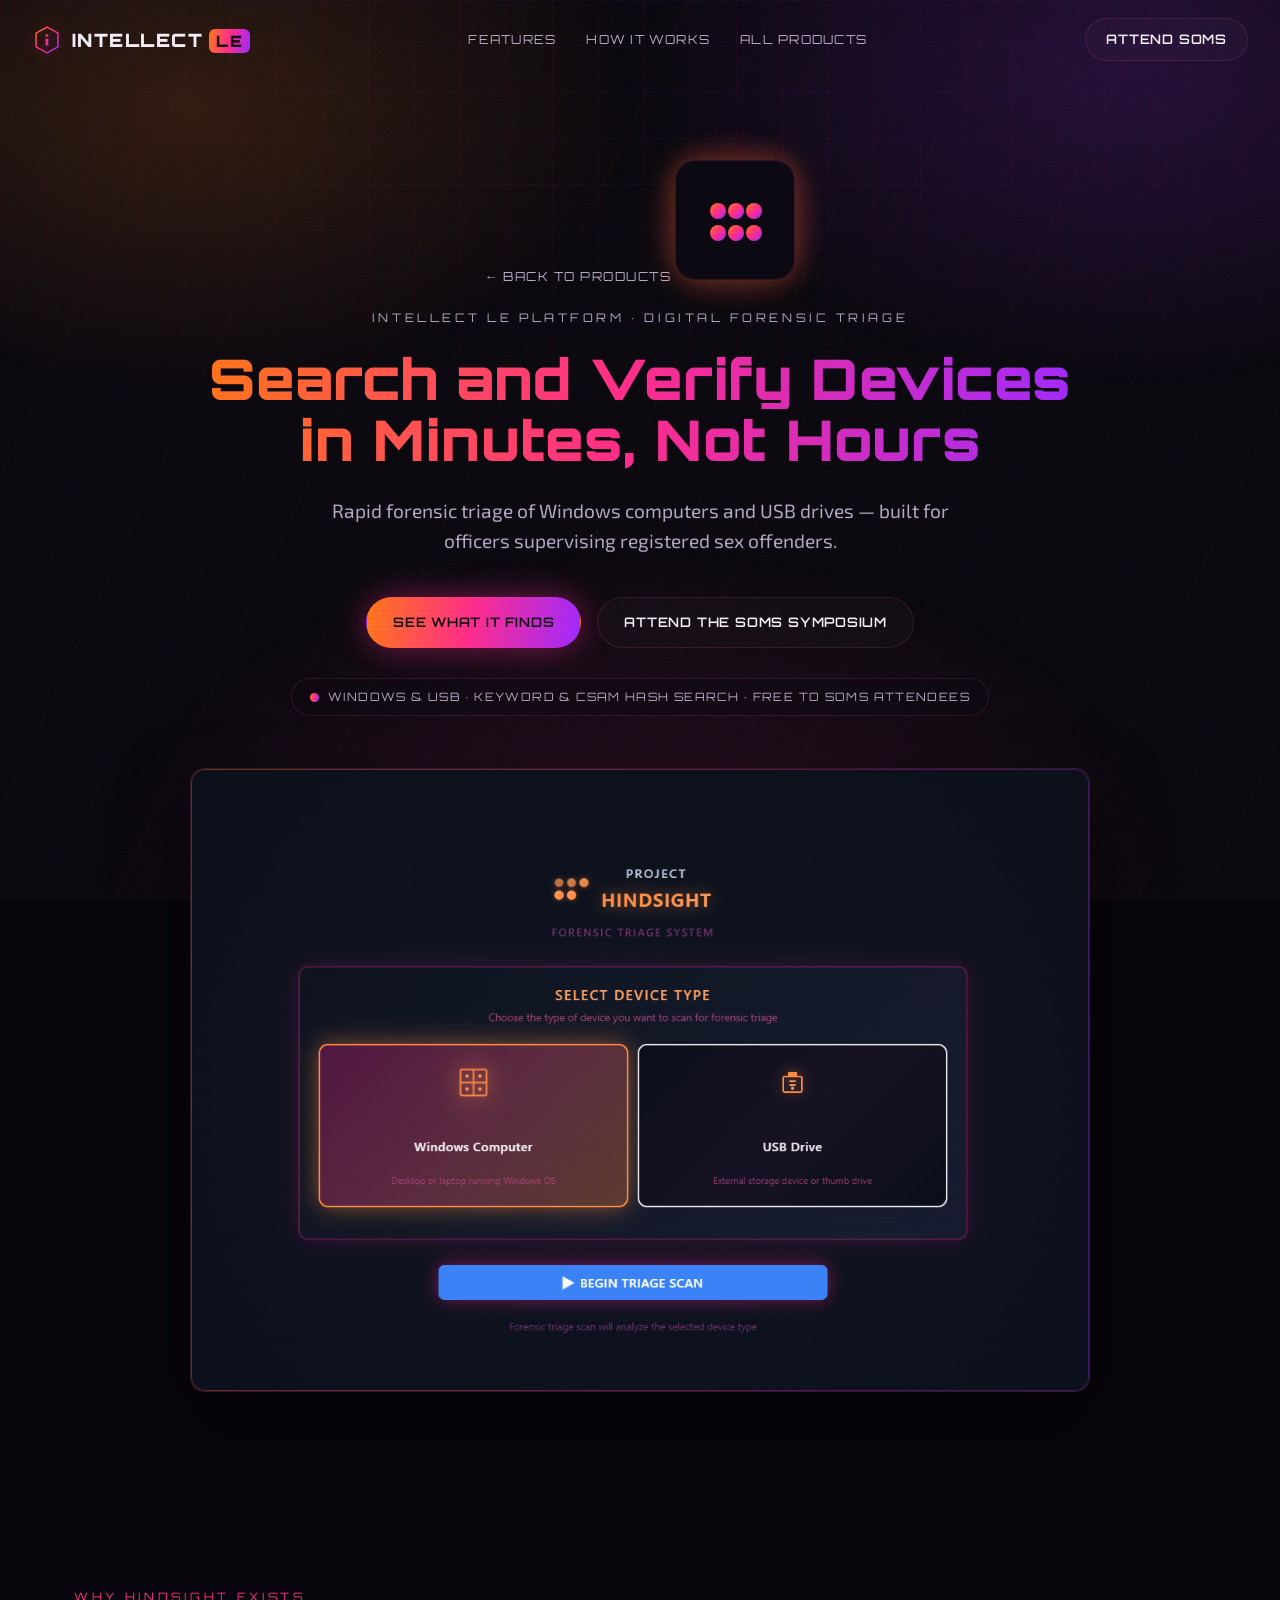
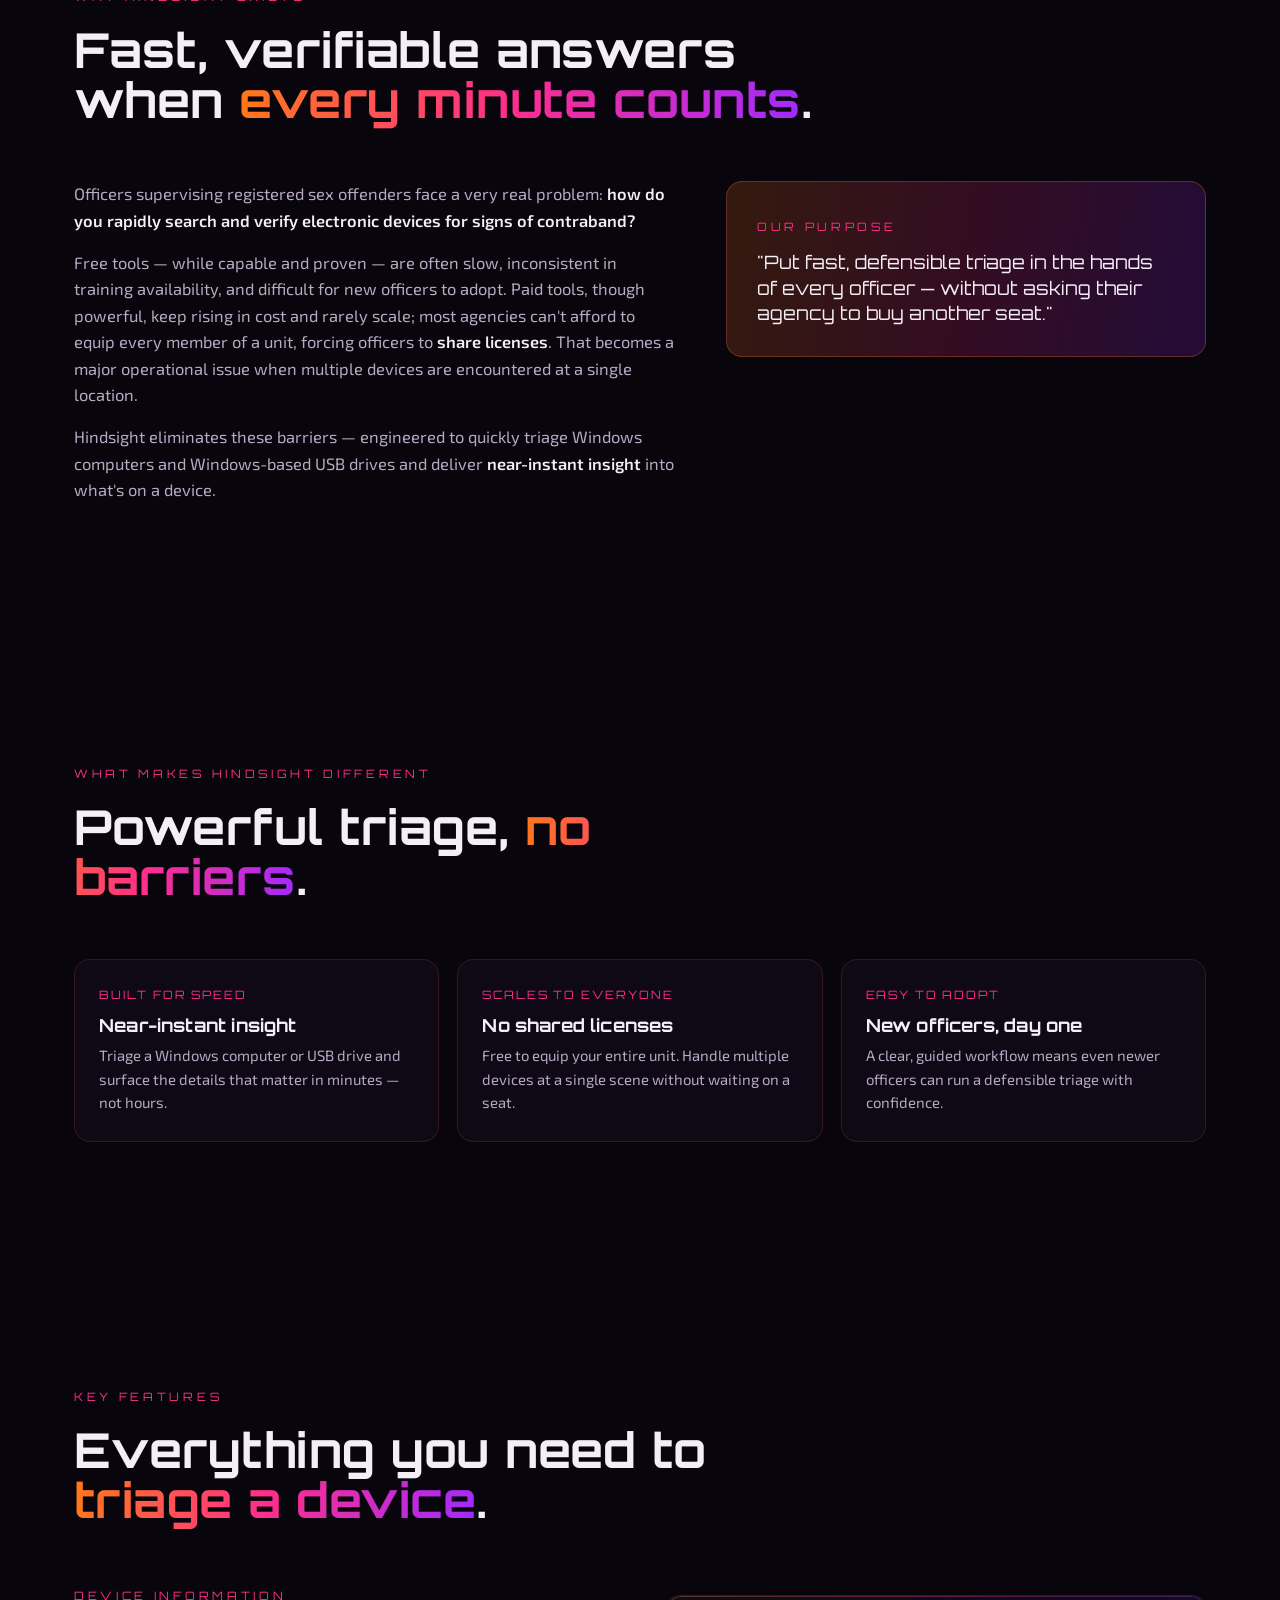
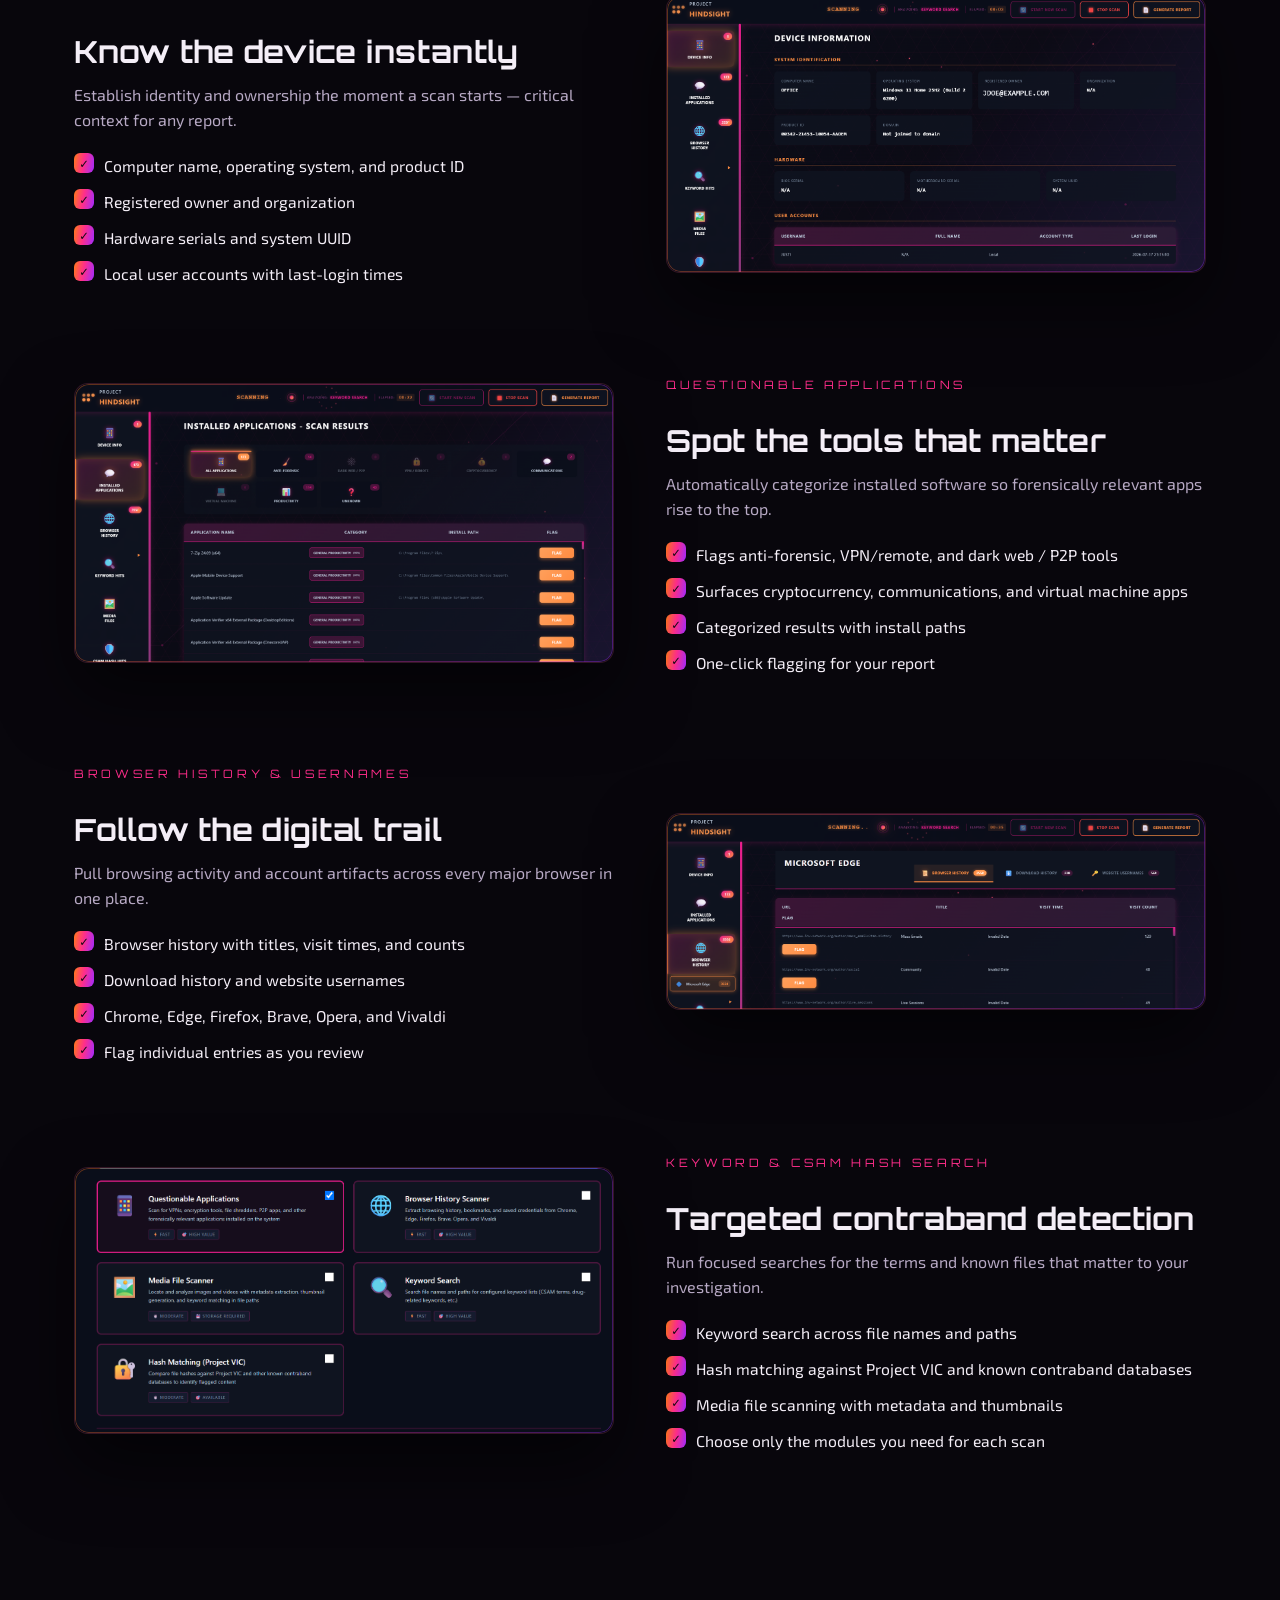
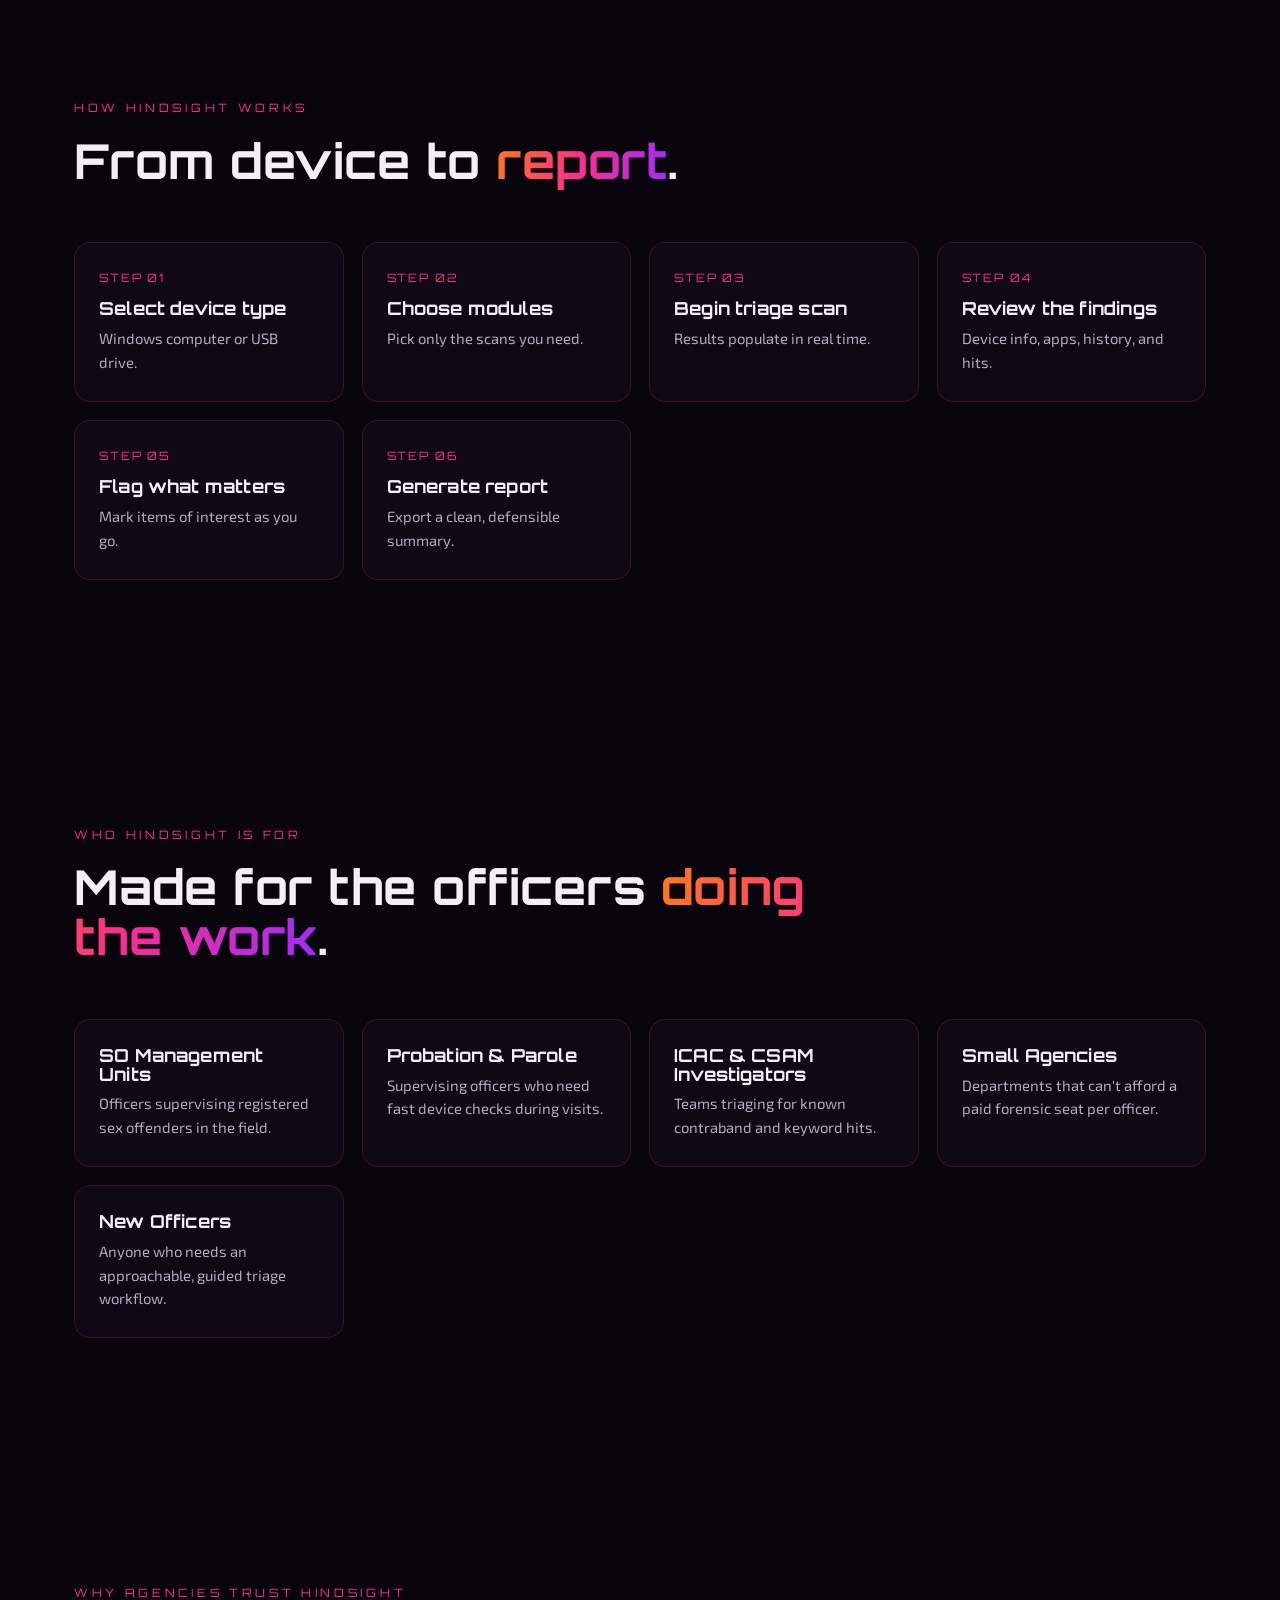
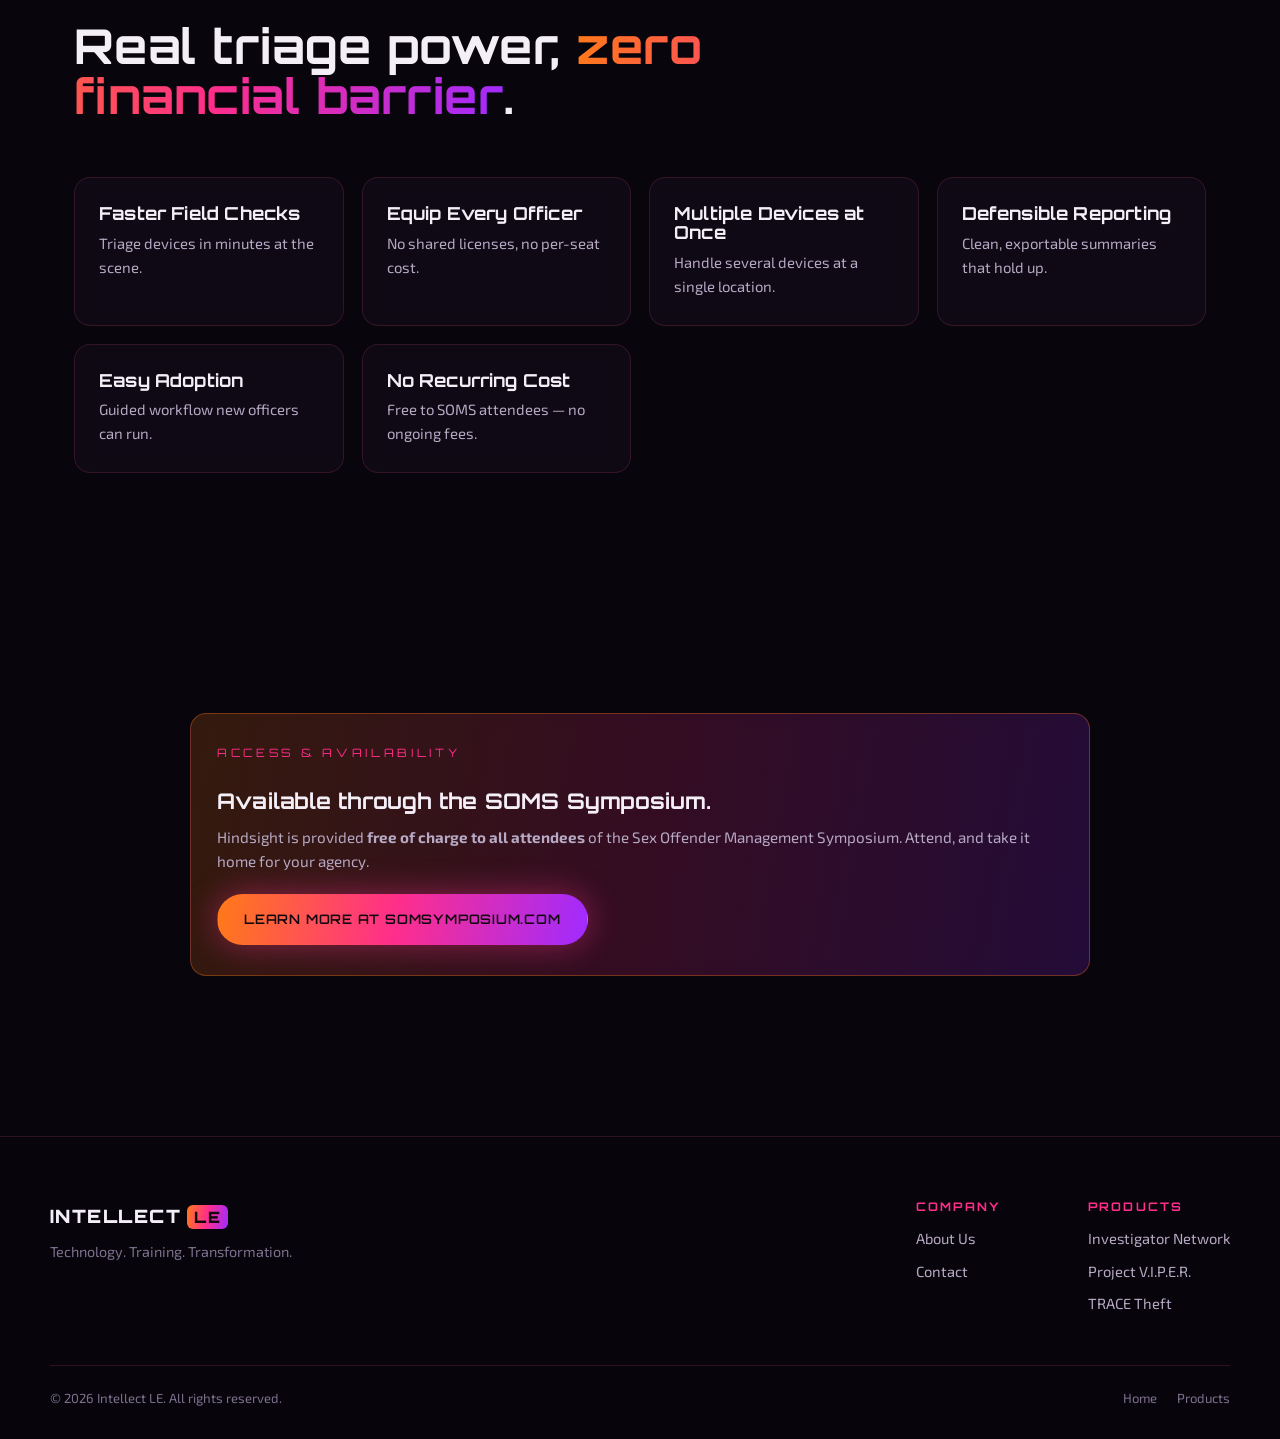
==== Hindsight/index.html @ 7fe007c5 "Add Project Hindsight: homepage product card + dedicated forensic triage page (redacted personal ema" ====
<!DOCTYPE html>
<html lang="en">
<head>
  <meta charset="UTF-8" />
  <meta name="viewport" content="width=device-width, initial-scale=1.0" />
  <meta name="description" content="Project Hindsight by Intellect LE — rapid forensic triage for Windows computers and USB drives. Surface device identity, browser history, questionable apps, keyword and CSAM hash hits in minutes. Free to SOMS Symposium attendees." />
  <title>Project Hindsight — Intellect LE</title>

  <link rel="preconnect" href="https://fonts.googleapis.com" />
  <link rel="preconnect" href="https://fonts.gstatic.com" crossorigin />
  <link href="https://fonts.googleapis.com/css2?family=Orbitron:wght@500;700;900&family=Exo+2:ital,wght@0,300;0,400;0,500;0,600;0,700;1,400&display=swap" rel="stylesheet" />
  <link rel="stylesheet" href="../styles.css" />
</head>
<body>
  <!-- Atmospheric background layers -->
  <div class="bg-layer bg-grid" aria-hidden="true"></div>
  <div class="bg-layer bg-streaks" aria-hidden="true"></div>
  <div class="bg-layer bg-glow" aria-hidden="true"></div>
  <div class="bg-layer bg-grain" aria-hidden="true"></div>
  <div class="scanline" aria-hidden="true"></div>

  <!-- NAV -->
  <header class="nav" id="nav">
    <a href="../index.html" class="brand" aria-label="Intellect LE home">
      <span class="brand-mark" aria-hidden="true">
        <svg viewBox="0 0 44 44" width="30" height="30" role="img">
          <defs>
            <linearGradient id="gm" x1="0" y1="0" x2="1" y2="1">
              <stop offset="0" stop-color="#ff7a18"/>
              <stop offset="0.5" stop-color="#ff2e8b"/>
              <stop offset="1" stop-color="#a02bff"/>
            </linearGradient>
          </defs>
          <path fill="none" stroke="url(#gm)" stroke-width="2.2" stroke-linejoin="round"
            d="M22 3 L38 12 V32 L22 41 L6 32 V12 Z"/>
          <path fill="url(#gm)" d="M20 14 h4 v3 h-4 z M20 20 h4 v10 h-4 z"/>
        </svg>
      </span>
      <span class="brand-text">INTELLECT<span class="brand-le">LE</span></span>
    </a>

    <nav class="nav-links" aria-label="Primary">
      <a href="#features">Features</a>
      <a href="#how">How It Works</a>
      <a href="../index.html#products">All Products</a>
    </nav>

    <a href="https://www.somsymposium.com" target="_blank" rel="noopener noreferrer" class="btn btn-ghost nav-cta">Attend SOMS</a>

    <button class="nav-toggle" id="navToggle" aria-label="Toggle menu" aria-expanded="false">
      <span></span><span></span><span></span>
    </button>
  </header>

  <!-- HERO -->
  <section class="hero hero--sub" id="home">
    <div class="hero-inner">
      <a href="../index.html#products" class="back-link reveal" data-delay="0">← Back to Products</a>
      <div class="hero-emblem reveal" data-delay="0" style="margin-bottom:22px;">
        <span aria-hidden="true" style="display:inline-block;position:relative;z-index:1;width:120px;height:120px;border-radius:20px;border:1px solid var(--panel-brd);background:#0d0912;box-shadow:0 0 30px rgba(255,122,24,.4);">
          <svg viewBox="0 0 120 120" width="120" height="120" role="img" aria-label="Project Hindsight logo">
            <defs>
              <linearGradient id="hg" x1="0" y1="0" x2="1" y2="1">
                <stop offset="0" stop-color="#ff7a18"/>
                <stop offset="0.5" stop-color="#ff2e8b"/>
                <stop offset="1" stop-color="#a02bff"/>
              </linearGradient>
            </defs>
            <g fill="url(#hg)">
              <circle cx="42" cy="50" r="8"/><circle cx="60" cy="50" r="8"/><circle cx="78" cy="50" r="8"/>
              <circle cx="42" cy="72" r="8"/><circle cx="60" cy="72" r="8"/><circle cx="78" cy="72" r="8"/>
            </g>
          </svg>
        </span>
      </div>
      <p class="hero-eyebrow reveal" data-delay="1">Intellect LE Platform · Digital Forensic Triage</p>
      <h1 class="hero-title reveal" data-delay="2" style="font-size:clamp(2rem,5.5vw,3.5rem);">
        <span class="grad">Search and Verify Devices</span>
        <span class="grad">in Minutes, Not Hours</span>
      </h1>
      <p class="hero-mission reveal" data-delay="3" style="max-width:660px;">
        Rapid forensic triage of Windows computers and USB drives — built for officers supervising registered sex offenders.
      </p>
      <div class="hero-cta reveal" data-delay="4">
        <a href="#features" class="btn btn-primary">See What It Finds</a>
        <a href="https://www.somsymposium.com" target="_blank" rel="noopener noreferrer" class="btn btn-ghost">Attend the SOMS Symposium</a>
      </div>
      <p class="status-pill reveal" data-delay="5"><span class="dot"></span> Windows &amp; USB · Keyword &amp; CSAM hash search · Free to SOMS attendees</p>

      <div class="hero-shot app-shot reveal" data-delay="5">
        <img src="assets/shot-devicetype.png" alt="Project Hindsight device selection screen — choose a Windows computer or USB drive to triage" />
      </div>
    </div>
  </section>

  <!-- MISSION / ORIGIN -->
  <section class="section" id="story">
    <div class="section-head reveal">
      <span class="kicker">Why Hindsight Exists</span>
      <h2 class="section-title">Fast, verifiable answers when <span class="grad">every minute counts</span>.</h2>
    </div>
    <div class="story-grid">
      <div class="reveal">
        <p>Officers supervising registered sex offenders face a very real problem: <strong>how do you rapidly search and verify electronic devices for signs of contraband?</strong></p>
        <p>Free tools — while capable and proven — are often slow, inconsistent in training availability, and difficult for new officers to adopt. Paid tools, though powerful, keep rising in cost and rarely scale; most agencies can't afford to equip every member of a unit, forcing officers to <strong>share licenses</strong>. That becomes a major operational issue when multiple devices are encountered at a single location.</p>
        <p>Hindsight eliminates these barriers — engineered to quickly triage Windows computers and Windows-based USB drives and deliver <strong>near-instant insight</strong> into what's on a device.</p>
      </div>
      <aside class="story-aside reveal">
        <span class="kicker">Our Purpose</span>
        <blockquote>"Put fast, defensible triage in the hands of every officer — without asking their agency to buy another seat."</blockquote>
      </aside>
    </div>
  </section>

  <!-- VALUE PROP -->
  <section class="section" id="value">
    <div class="section-head reveal">
      <span class="kicker">What Makes Hindsight Different</span>
      <h2 class="section-title">Powerful triage, <span class="grad">no barriers</span>.</h2>
    </div>
    <div class="info-grid" style="grid-template-columns:repeat(auto-fit,minmax(260px,1fr));">
      <article class="info-card reveal">
        <span class="info-ico">Built for Speed</span>
        <h4>Near-instant insight</h4>
        <p>Triage a Windows computer or USB drive and surface the details that matter in minutes — not hours.</p>
      </article>
      <article class="info-card reveal">
        <span class="info-ico">Scales to Everyone</span>
        <h4>No shared licenses</h4>
        <p>Free to equip your entire unit. Handle multiple devices at a single scene without waiting on a seat.</p>
      </article>
      <article class="info-card reveal">
        <span class="info-ico">Easy to Adopt</span>
        <h4>New officers, day one</h4>
        <p>A clear, guided workflow means even newer officers can run a defensible triage with confidence.</p>
      </article>
    </div>
  </section>

  <!-- KEY FEATURES -->
  <section class="section" id="features">
    <div class="section-head reveal">
      <span class="kicker">Key Features</span>
      <h2 class="section-title">Everything you need to <span class="grad">triage a device</span>.</h2>
    </div>

    <!-- Device information -->
    <div class="feature-row">
      <div class="feature-text reveal">
        <span class="kicker">Device Information</span>
        <h3>Know the device instantly</h3>
        <p>Establish identity and ownership the moment a scan starts — critical context for any report.</p>
        <ul class="checklist">
          <li>Computer name, operating system, and product ID</li>
          <li>Registered owner and organization</li>
          <li>Hardware serials and system UUID</li>
          <li>Local user accounts with last-login times</li>
        </ul>
      </div>
      <div class="feature-media reveal">
        <div class="app-shot"><img src="assets/shot-deviceinfo.png" alt="Hindsight Device Information view showing system identification, hardware, and user accounts" /></div>
      </div>
    </div>

    <!-- Questionable applications -->
    <div class="feature-row feature-row--reverse">
      <div class="feature-text reveal">
        <span class="kicker">Questionable Applications</span>
        <h3>Spot the tools that matter</h3>
        <p>Automatically categorize installed software so forensically relevant apps rise to the top.</p>
        <ul class="checklist">
          <li>Flags anti-forensic, VPN/remote, and dark web / P2P tools</li>
          <li>Surfaces cryptocurrency, communications, and virtual machine apps</li>
          <li>Categorized results with install paths</li>
          <li>One-click flagging for your report</li>
        </ul>
      </div>
      <div class="feature-media reveal">
        <div class="app-shot"><img src="assets/shot-apps.png" alt="Installed applications scan results grouped by anti-forensic, VPN, P2P, cryptocurrency and more" /></div>
      </div>
    </div>

    <!-- Browser history -->
    <div class="feature-row">
      <div class="feature-text reveal">
        <span class="kicker">Browser History &amp; Usernames</span>
        <h3>Follow the digital trail</h3>
        <p>Pull browsing activity and account artifacts across every major browser in one place.</p>
        <ul class="checklist">
          <li>Browser history with titles, visit times, and counts</li>
          <li>Download history and website usernames</li>
          <li>Chrome, Edge, Firefox, Brave, Opera, and Vivaldi</li>
          <li>Flag individual entries as you review</li>
        </ul>
      </div>
      <div class="feature-media reveal">
        <div class="app-shot"><img src="assets/shot-browser.png" alt="Microsoft Edge browser history, download history and website usernames inside Hindsight" /></div>
      </div>
    </div>

    <!-- Keyword & CSAM hash -->
    <div class="feature-row feature-row--reverse">
      <div class="feature-text reveal">
        <span class="kicker">Keyword &amp; CSAM Hash Search</span>
        <h3>Targeted contraband detection</h3>
        <p>Run focused searches for the terms and known files that matter to your investigation.</p>
        <ul class="checklist">
          <li>Keyword search across file names and paths</li>
          <li>Hash matching against Project VIC and known contraband databases</li>
          <li>Media file scanning with metadata and thumbnails</li>
          <li>Choose only the modules you need for each scan</li>
        </ul>
      </div>
      <div class="feature-media reveal">
        <div class="app-shot"><img src="assets/shot-modules.png" alt="Hindsight scan module selection — questionable applications, browser history, media, keyword search, and Project VIC hash matching" /></div>
      </div>
    </div>
  </section>

  <!-- HOW IT WORKS -->
  <section class="section" id="how">
    <div class="section-head reveal">
      <span class="kicker">How Hindsight Works</span>
      <h2 class="section-title">From device to <span class="grad">report</span>.</h2>
    </div>
    <div class="info-grid" style="grid-template-columns:repeat(auto-fit,minmax(220px,1fr));">
      <article class="info-card reveal"><span class="info-ico">Step 01</span><h4>Select device type</h4><p>Windows computer or USB drive.</p></article>
      <article class="info-card reveal"><span class="info-ico">Step 02</span><h4>Choose modules</h4><p>Pick only the scans you need.</p></article>
      <article class="info-card reveal"><span class="info-ico">Step 03</span><h4>Begin triage scan</h4><p>Results populate in real time.</p></article>
      <article class="info-card reveal"><span class="info-ico">Step 04</span><h4>Review the findings</h4><p>Device info, apps, history, and hits.</p></article>
      <article class="info-card reveal"><span class="info-ico">Step 05</span><h4>Flag what matters</h4><p>Mark items of interest as you go.</p></article>
      <article class="info-card reveal"><span class="info-ico">Step 06</span><h4>Generate report</h4><p>Export a clean, defensible summary.</p></article>
    </div>
  </section>

  <!-- WHO IT'S FOR -->
  <section class="section" id="who">
    <div class="section-head reveal">
      <span class="kicker">Who Hindsight Is For</span>
      <h2 class="section-title">Made for the officers <span class="grad">doing the work</span>.</h2>
    </div>
    <div class="info-grid">
      <article class="info-card reveal"><h4>SO Management Units</h4><p>Officers supervising registered sex offenders in the field.</p></article>
      <article class="info-card reveal"><h4>Probation &amp; Parole</h4><p>Supervising officers who need fast device checks during visits.</p></article>
      <article class="info-card reveal"><h4>ICAC &amp; CSAM Investigators</h4><p>Teams triaging for known contraband and keyword hits.</p></article>
      <article class="info-card reveal"><h4>Small Agencies</h4><p>Departments that can't afford a paid forensic seat per officer.</p></article>
      <article class="info-card reveal"><h4>New Officers</h4><p>Anyone who needs an approachable, guided triage workflow.</p></article>
    </div>
  </section>

  <!-- WHY AGENCIES TRUST -->
  <section class="section" id="why">
    <div class="section-head reveal">
      <span class="kicker">Why Agencies Trust Hindsight</span>
      <h2 class="section-title">Real triage power, <span class="grad">zero financial barrier</span>.</h2>
    </div>
    <div class="info-grid">
      <article class="info-card reveal"><h4>Faster Field Checks</h4><p>Triage devices in minutes at the scene.</p></article>
      <article class="info-card reveal"><h4>Equip Every Officer</h4><p>No shared licenses, no per-seat cost.</p></article>
      <article class="info-card reveal"><h4>Multiple Devices at Once</h4><p>Handle several devices at a single location.</p></article>
      <article class="info-card reveal"><h4>Defensible Reporting</h4><p>Clean, exportable summaries that hold up.</p></article>
      <article class="info-card reveal"><h4>Easy Adoption</h4><p>Guided workflow new officers can run.</p></article>
      <article class="info-card reveal"><h4>No Recurring Cost</h4><p>Free to SOMS attendees — no ongoing fees.</p></article>
    </div>
  </section>

  <!-- ACCESS -->
  <section class="section" id="access">
    <div class="product-card product-card--join reveal" style="max-width:900px;margin:0 auto;text-align:left;">
      <span class="kicker">Access &amp; Availability</span>
      <h3 class="product-name" style="margin-top:10px;">Available through the SOMS Symposium.</h3>
      <p class="product-desc">Hindsight is provided <strong>free of charge to all attendees</strong> of the Sex Offender Management Symposium. Attend, and take it home for your agency.</p>
      <a class="btn btn-primary" href="https://www.somsymposium.com" target="_blank" rel="noopener noreferrer">Learn more at somsymposium.com</a>
    </div>
  </section>

  <!-- FOOTER -->
  <footer class="footer">
    <div class="footer-top">
      <div class="footer-brand">
        <span class="brand-text">INTELLECT<span class="brand-le">LE</span></span>
        <p>Technology. Training. Transformation.</p>
      </div>
      <nav class="footer-nav" aria-label="Footer">
        <div>
          <h4>Company</h4>
          <a href="../index.html#about">About Us</a>
          <a href="../index.html#contact">Contact</a>
        </div>
        <div>
          <h4>Products</h4>
          <a href="https://www.inv-network.org" target="_blank" rel="noopener noreferrer">Investigator Network</a>
          <a href="https://www.project-viper.com" target="_blank" rel="noopener noreferrer">Project V.I.P.E.R.</a>
          <a href="https://www.tracetheft.com" target="_blank" rel="noopener noreferrer">TRACE Theft</a>
        </div>
      </nav>
    </div>
    <div class="footer-bottom">
      <span>&copy; <span id="year"></span> Intellect LE. All rights reserved.</span>
      <div class="footer-legal">
        <a href="../index.html">Home</a>
        <a href="../index.html#products">Products</a>
      </div>
    </div>
  </footer>

  <script src="../script.js"></script>
</body>
</html>
---- styles.css ----
/* =========================================================
   Intellect LE — Cyber-noir design system
   ========================================================= */
:root {
  --bg: #08060c;
  --bg-2: #0d0912;
  --panel: rgba(20, 14, 28, 0.55);
  --panel-brd: rgba(255, 90, 140, 0.16);
  --ink: #f4eef7;
  --ink-dim: #b7a9c4;
  --ink-faint: #7d708e;

  --orange: #ff7a18;
  --pink: #ff2e8b;
  --purple: #a02bff;

  --grad: linear-gradient(100deg, var(--orange) 0%, var(--pink) 48%, var(--purple) 100%);
  --grad-soft: linear-gradient(100deg, rgba(255,122,24,.18), rgba(255,46,139,.18), rgba(160,43,255,.18));

  --glow-pink: 0 0 32px rgba(255, 46, 139, 0.45);
  --glow-orange: 0 0 32px rgba(255, 122, 24, 0.4);

  --maxw: 1180px;
  --radius: 16px;
  --ease: cubic-bezier(0.16, 1, 0.3, 1);
}

* { box-sizing: border-box; margin: 0; padding: 0; }
html { scroll-behavior: smooth; }

body {
  font-family: "Exo 2", system-ui, sans-serif;
  background: var(--bg);
  color: var(--ink);
  line-height: 1.6;
  overflow-x: hidden;
  -webkit-font-smoothing: antialiased;
}

a { color: inherit; text-decoration: none; }
img { max-width: 100%; height: auto; }
h1, h2, h3, h4 { font-family: "Orbitron", sans-serif; line-height: 1.05; letter-spacing: 0.01em; }

/* ---------------- Background layers ---------------- */
.bg-layer { position: fixed; inset: 0; pointer-events: none; z-index: -3; }

.bg-grid {
  background-image:
    linear-gradient(rgba(160, 43, 255, 0.06) 1px, transparent 1px),
    linear-gradient(90deg, rgba(255, 46, 139, 0.05) 1px, transparent 1px);
  background-size: 46px 46px;
  mask-image: radial-gradient(ellipse 90% 70% at 50% 0%, #000 30%, transparent 85%);
  z-index: -3;
}

.bg-streaks {
  z-index: -2;
  background-image: repeating-linear-gradient(
    115deg,
    transparent 0 60px,
    rgba(255, 122, 24, 0.045) 60px 61px,
    transparent 61px 140px,
    rgba(160, 43, 255, 0.05) 140px 141px
  );
  animation: streakDrift 26s linear infinite;
}
@keyframes streakDrift {
  from { background-position: 0 0; }
  to   { background-position: 480px -220px; }
}

.bg-glow {
  z-index: -3;
  background:
    radial-gradient(50% 45% at 15% 12%, rgba(255, 122, 24, 0.16), transparent 70%),
    radial-gradient(55% 50% at 88% 8%,  rgba(160, 43, 255, 0.18), transparent 70%),
    radial-gradient(60% 55% at 50% 100%, rgba(255, 46, 139, 0.14), transparent 72%);
  animation: glowPulse 12s ease-in-out infinite alternate;
}
@keyframes glowPulse { from { opacity: .75; } to { opacity: 1; } }

.bg-grain {
  z-index: -1;
  opacity: 0.05;
  background-image: url("data:image/svg+xml,%3Csvg xmlns='http://www.w3.org/2000/svg' width='120' height='120'%3E%3Cfilter id='n'%3E%3CfeTurbulence type='fractalNoise' baseFrequency='0.85' numOctaves='2'/%3E%3C/filter%3E%3Crect width='100%25' height='100%25' filter='url(%23n)'/%3E%3C/svg%3E");
}

.scanline {
  position: fixed; inset: 0; z-index: 999; pointer-events: none;
  background: linear-gradient(rgba(255,255,255,0) 50%, rgba(0,0,0,0.14) 50%);
  background-size: 100% 4px;
  opacity: 0.25; mix-blend-mode: overlay;
}

/* ---------------- Utilities ---------------- */
.grad {
  background: var(--grad);
  -webkit-background-clip: text; background-clip: text;
  -webkit-text-fill-color: transparent; color: transparent;
}
.section { max-width: var(--maxw); margin: 0 auto; padding: 120px 24px; position: relative; }

.kicker {
  font-family: "Orbitron", sans-serif; font-size: .72rem; letter-spacing: .32em;
  text-transform: uppercase; color: var(--pink);
  display: inline-block; margin-bottom: 18px;
}
.section-head { margin-bottom: 56px; max-width: 760px; }
.section-title { font-size: clamp(1.8rem, 4.2vw, 3rem); font-weight: 700; }

/* ---------------- Buttons ---------------- */
.btn {
  display: inline-flex; align-items: center; justify-content: center; gap: 8px;
  font-family: "Orbitron", sans-serif; font-size: .82rem; letter-spacing: .06em;
  text-transform: uppercase; font-weight: 600;
  padding: 14px 26px; border-radius: 999px; cursor: pointer;
  border: 1px solid transparent; transition: transform .3s var(--ease), box-shadow .3s var(--ease), background .3s;
  position: relative;
}
.btn-primary { background: var(--grad); color: #120810; box-shadow: var(--glow-pink); }
.btn-primary:hover { transform: translateY(-3px); box-shadow: 0 0 46px rgba(255,46,139,.6); }
.btn-ghost {
  background: rgba(255,255,255,0.02); color: var(--ink);
  border: 1px solid var(--panel-brd);
}
.btn-ghost:hover { border-color: var(--pink); color: #fff; transform: translateY(-3px); box-shadow: var(--glow-pink); }
.btn-block { width: 100%; }

/* ---------------- Nav ---------------- */
.nav {
  position: fixed; top: 0; left: 0; right: 0; z-index: 100;
  display: flex; align-items: center; justify-content: space-between;
  padding: 18px 32px; gap: 24px;
  transition: background .35s, backdrop-filter .35s, border-color .35s;
  border-bottom: 1px solid transparent;
}
.nav.scrolled {
  background: rgba(8, 6, 12, 0.72);
  backdrop-filter: blur(14px);
  border-bottom: 1px solid var(--panel-brd);
}
.brand { display: flex; align-items: center; gap: 10px; }
.brand-mark { display: grid; place-items: center; filter: drop-shadow(0 0 10px rgba(255,46,139,.4)); }
.brand-text {
  font-family: "Orbitron", sans-serif; font-weight: 900; font-size: 1.15rem;
  letter-spacing: .08em; color: var(--ink);
}
.brand-le {
  margin-left: 6px; padding: 2px 7px; border-radius: 6px;
  background: var(--grad); color: #120810; -webkit-text-fill-color: #120810;
  font-size: .85em;
}
.nav-links { display: flex; gap: 30px; }
.nav-links a {
  font-family: "Orbitron", sans-serif; font-size: .78rem; letter-spacing: .1em;
  text-transform: uppercase; color: var(--ink-dim); position: relative; padding: 4px 0;
  transition: color .25s;
}
.nav-links a::after {
  content: ""; position: absolute; left: 0; bottom: -2px; height: 2px; width: 0;
  background: var(--grad); transition: width .3s var(--ease);
}
.nav-links a:hover { color: #fff; }
.nav-links a:hover::after { width: 100%; }
.nav-cta { padding: 10px 20px; }

.nav-toggle { display: none; flex-direction: column; gap: 5px; background: none; border: 0; cursor: pointer; padding: 6px; }
.nav-toggle span { width: 26px; height: 2px; background: var(--ink); transition: .3s; }

/* ---------------- Hero ---------------- */
.hero {
  min-height: 100vh; display: flex; flex-direction: column;
  align-items: center; justify-content: center; text-align: center;
  padding: 120px 24px 80px; position: relative;
}
.hero-inner { max-width: 900px; }
.hero-emblem { position: relative; margin: 0 auto 30px; min-height: 96px; display: inline-grid; place-items: center; }
.hero-emblem::before {
  content: ""; position: absolute; inset: -34px; border-radius: 50%;
  background: radial-gradient(circle, rgba(255,46,139,.28), transparent 70%);
  animation: glowPulse 5s ease-in-out infinite alternate;
}
.hero-logo-img { max-width: 160px; max-height: 160px; position: relative; z-index: 1; filter: drop-shadow(0 0 24px rgba(255,46,139,.4)); }
.hero-logo-img.is-missing { display: none; }
.hero-logo-img.is-missing + .hero-logo-fallback { display: inline-flex; }
.hero-logo-fallback {
  display: none; align-items: center; gap: 14px; position: relative; z-index: 1;
  padding: 18px 30px; border-radius: 18px;
  border: 1px solid var(--panel-brd);
  background: rgba(13, 9, 18, 0.5); backdrop-filter: blur(6px);
  animation: floatY 6s ease-in-out infinite;
}
.hlf-word {
  font-family: "Orbitron", sans-serif; font-weight: 900; font-size: clamp(1.6rem, 5vw, 2.4rem);
  letter-spacing: .06em;
  background: var(--grad); -webkit-background-clip: text; background-clip: text;
  -webkit-text-fill-color: transparent;
}
.hlf-le {
  font-family: "Orbitron", sans-serif; font-weight: 900; font-size: clamp(1.2rem, 4vw, 1.7rem);
  padding: 6px 12px; border-radius: 10px; color: #120810;
  background: var(--grad); box-shadow: var(--glow-pink);
}
@keyframes floatY { 0%,100% { transform: translateY(0); } 50% { transform: translateY(-8px); } }

/* ---------------- Subpage hero ---------------- */
.hero--sub { min-height: auto; padding: 160px 24px 70px; }
.hero--sub .hero-title { font-size: clamp(2.6rem, 8vw, 5rem); }
.back-link {
  display: inline-block; margin-bottom: 22px;
  font-family: "Orbitron", sans-serif; font-size: .78rem; letter-spacing: .12em;
  text-transform: uppercase; color: var(--ink-dim); transition: color .25s, transform .25s;
}
.back-link:hover { color: var(--pink); transform: translateX(-4px); }
.status-pill {
  display: inline-flex; align-items: center; gap: 9px; margin-top: 30px;
  padding: 9px 18px; border-radius: 999px; border: 1px solid var(--panel-brd);
  background: rgba(13,9,18,.5); color: var(--ink-dim);
  font-family: "Orbitron", sans-serif; font-size: .72rem; letter-spacing: .12em; text-transform: uppercase;
}
.status-pill .dot { width: 9px; height: 9px; border-radius: 50%; background: var(--grad); box-shadow: var(--glow-orange); animation: nodePulse 2.4s ease-in-out infinite; }

/* ---------------- Product detail page components ---------------- */
.section-sub { color: var(--ink-dim); font-size: 1.05rem; margin-top: 16px; max-width: 640px; }

.app-shot {
  border-radius: 14px; border: 1px solid var(--panel-brd); overflow: hidden;
  box-shadow: 0 30px 70px rgba(0,0,0,.55); background: var(--bg-2); position: relative;
}
.app-shot::before {
  content: ""; position: absolute; inset: 0; padding: 1px; border-radius: 14px; pointer-events: none;
  background: var(--grad); -webkit-mask: linear-gradient(#000 0 0) content-box, linear-gradient(#000 0 0);
  -webkit-mask-composite: xor; mask-composite: exclude; opacity: .35;
}
.app-shot img { display: block; width: 100%; height: auto; }

.hero-shot { margin: 52px auto 0; max-width: 980px; }

/* Alternating feature rows */
.feature-row { display: grid; grid-template-columns: minmax(0,1fr) minmax(0,1fr); gap: 52px; align-items: center; margin-bottom: 84px; }
.feature-row:last-child { margin-bottom: 0; }
.feature-media { min-width: 0; }
.feature-row--reverse .feature-media { order: -1; }
.feature-text h3 { font-size: clamp(1.4rem, 3vw, 1.9rem); margin: 12px 0 14px; }
.feature-text p { color: var(--ink-dim); }
.checklist { list-style: none; margin-top: 20px; display: grid; gap: 11px; }
.checklist li { position: relative; padding-left: 30px; color: var(--ink); font-size: .98rem; }
.checklist li::before {
  content: "✓"; position: absolute; left: 0; top: 0; width: 20px; height: 20px; border-radius: 6px;
  display: grid; place-items: center; font-size: .72rem; color: #120810; background: var(--grad);
}

/* Simple info cards (value / who / why) */
.info-grid { display: grid; grid-template-columns: repeat(auto-fit, minmax(230px, 1fr)); gap: 18px; }
.info-card { background: var(--panel); border: 1px solid var(--panel-brd); border-radius: var(--radius); padding: 26px 24px; backdrop-filter: blur(8px); }
.info-card .info-ico { font-family: "Orbitron", sans-serif; font-size: .72rem; letter-spacing: .16em; text-transform: uppercase; color: var(--pink); display: block; margin-bottom: 12px; }
.info-card h4 { font-size: 1.12rem; margin-bottom: 9px; }
.info-card p { color: var(--ink-dim); font-size: .93rem; }

/* Story */
.story-grid { display: grid; grid-template-columns: 1.25fr 1fr; gap: 52px; align-items: start; }
.story-grid p { color: var(--ink-dim); margin-bottom: 16px; font-size: 1.03rem; }
.story-grid strong { color: var(--ink); font-weight: 600; }
.story-aside { background: var(--grad-soft); border: 1px solid rgba(255,122,24,.28); border-radius: var(--radius); padding: 30px; }
.story-aside .kicker { margin-bottom: 12px; }
.story-aside blockquote { font-family: "Orbitron", sans-serif; font-size: 1.15rem; line-height: 1.4; color: var(--ink); }

/* Gallery */
.gallery { display: grid; grid-template-columns: repeat(3, minmax(0,1fr)); gap: 18px; }
.gallery > .app-shot { min-width: 0; }

/* Downloads */
.download-grid { display: grid; grid-template-columns: repeat(2, minmax(0,1fr)); gap: 20px; max-width: 680px; margin: 0 auto; }
.download-card { background: var(--panel); border: 1px solid var(--panel-brd); border-radius: var(--radius); padding: 30px 26px; text-align: center; backdrop-filter: blur(8px); }
.dl-icon { width: 58px; height: 58px; margin: 0 auto 16px; border-radius: 14px; display: grid; place-items: center; background: rgba(255,46,139,.08); border: 1px solid var(--panel-brd); }
.dl-name { font-size: 1.25rem; margin-bottom: 6px; }
.dl-meta { color: var(--ink-faint); font-size: .85rem; margin-bottom: 20px; }
.download-btn {
  display: inline-flex; align-items: center; justify-content: center; width: 100%;
  font-family: "Orbitron", sans-serif; font-size: .8rem; letter-spacing: .06em; text-transform: uppercase; font-weight: 600;
  padding: 13px 20px; border-radius: 999px; background: var(--grad); color: #120810; box-shadow: var(--glow-pink);
  transition: transform .3s var(--ease), box-shadow .3s;
}
.download-btn:hover { transform: translateY(-3px); box-shadow: 0 0 46px rgba(255,46,139,.6); }
.download-btn.is-soon { background: rgba(255,255,255,.05); color: var(--ink-faint); box-shadow: none; cursor: not-allowed; border: 1px solid var(--panel-brd); }
.download-btn.is-soon:hover { transform: none; }
.download-soon { display: block; margin-top: 12px; font-size: .78rem; color: var(--ink-faint); letter-spacing: .04em; }

/* Link buttons */
.link-buttons { display: grid; grid-template-columns: repeat(auto-fit, minmax(220px, 1fr)); gap: 16px; }
.link-btn { display: flex; flex-direction: column; gap: 4px; padding: 22px 24px; border-radius: var(--radius); background: var(--panel); border: 1px solid var(--panel-brd); transition: border-color .3s, transform .3s, box-shadow .3s; }
.link-btn:hover { transform: translateY(-4px); border-color: var(--pink); box-shadow: var(--glow-pink); }
.link-btn.is-soon { opacity: .6; cursor: not-allowed; }
.link-btn.is-soon:hover { transform: none; border-color: var(--panel-brd); box-shadow: none; }
.lb-title { font-family: "Orbitron", sans-serif; font-size: 1rem; }
.lb-sub { color: var(--ink-faint); font-size: .82rem; }

@media (max-width: 900px) {
  .feature-row, .story-grid { grid-template-columns: 1fr; gap: 30px; }
  .feature-row--reverse .feature-media { order: 0; }
  .download-grid { grid-template-columns: 1fr; }
  .gallery { grid-template-columns: 1fr 1fr; }
}
@media (max-width: 600px) { .gallery { grid-template-columns: 1fr; } }

.hero-eyebrow {
  font-family: "Orbitron", sans-serif; font-size: .74rem; letter-spacing: .3em;
  text-transform: uppercase; color: var(--ink-dim); margin-bottom: 22px;
}
.hero-title { font-size: clamp(2.4rem, 8vw, 5.4rem); font-weight: 900; display: flex; flex-direction: column; gap: 2px; }
.hero-title .grad { display: block; }
.hero-mission {
  margin: 26px auto 0; max-width: 560px; font-size: clamp(1rem, 2.2vw, 1.2rem);
  color: var(--ink-dim);
}
.hero-cta { margin-top: 40px; display: flex; gap: 16px; justify-content: center; flex-wrap: wrap; }

.scroll-cue { position: absolute; bottom: 34px; left: 50%; transform: translateX(-50%); width: 26px; height: 42px; border: 2px solid var(--panel-brd); border-radius: 14px; }
.scroll-cue span { position: absolute; top: 8px; left: 50%; transform: translateX(-50%); width: 4px; height: 8px; border-radius: 2px; background: var(--pink); animation: scrollDot 1.8s ease-in-out infinite; }
@keyframes scrollDot { 0% { opacity: 0; top: 8px; } 40% { opacity: 1; } 80% { opacity: 0; top: 24px; } }

/* ---------------- About ---------------- */
.about-grid { display: grid; grid-template-columns: 1.55fr 1fr; gap: 48px; align-items: start; }
.about-copy p { color: var(--ink-dim); margin-bottom: 18px; font-size: 1.03rem; }
.about-copy strong { color: var(--ink); font-weight: 600; }

.about-stats {
  display: grid; grid-template-columns: 1fr 1fr; gap: 1px;
  background: var(--panel-brd); border: 1px solid var(--panel-brd); border-radius: var(--radius);
  overflow: hidden;
}
.stat { background: var(--bg-2); padding: 22px 20px; }
.stat-num { display: block; font-family: "Orbitron", sans-serif; font-size: 1.5rem; font-weight: 700; background: var(--grad); -webkit-background-clip: text; background-clip: text; -webkit-text-fill-color: transparent; }
.stat-label { font-size: .74rem; letter-spacing: .14em; text-transform: uppercase; color: var(--ink-faint); }
.focus-list { grid-column: 1 / -1; background: var(--bg-2); padding: 22px 20px; list-style: none; display: flex; flex-wrap: wrap; gap: 10px; }
.focus-list li { font-size: .8rem; padding: 6px 12px; border: 1px solid var(--panel-brd); border-radius: 999px; color: var(--ink-dim); }

/* ---------------- Products ---------------- */
.product-grid { display: grid; grid-template-columns: repeat(3, 1fr); gap: 22px; }
.product-card {
  position: relative; background: var(--panel); border: 1px solid var(--panel-brd);
  border-radius: var(--radius); padding: 30px 26px; overflow: hidden;
  backdrop-filter: blur(8px);
  transition: transform .4s var(--ease), border-color .4s, box-shadow .4s;
  display: flex; flex-direction: column;
}
.product-card::before {
  content: ""; position: absolute; inset: 0; padding: 1px; border-radius: var(--radius);
  background: var(--grad); -webkit-mask: linear-gradient(#000 0 0) content-box, linear-gradient(#000 0 0);
  -webkit-mask-composite: xor; mask-composite: exclude;
  opacity: 0; transition: opacity .4s;
}
.product-card:hover { transform: translateY(-6px); box-shadow: 0 20px 50px rgba(0,0,0,.5), var(--glow-pink); }
.product-card:hover::before { opacity: 1; }
.product-card.is-linked { cursor: pointer; }
.product-card.is-linked:focus-visible { outline: 2px solid var(--pink); outline-offset: 3px; }
.product-top { display: flex; align-items: center; justify-content: space-between; margin-bottom: 20px; }
.product-tag { font-size: .68rem; letter-spacing: .16em; text-transform: uppercase; color: var(--pink); font-family: "Orbitron", sans-serif; }
.product-node { width: 10px; height: 10px; border-radius: 50%; background: var(--grad); box-shadow: var(--glow-orange); animation: nodePulse 2.4s ease-in-out infinite; }
@keyframes nodePulse { 0%,100% { transform: scale(1); opacity: .8; } 50% { transform: scale(1.4); opacity: 1; } }
.product-name { font-size: 1.35rem; font-weight: 700; margin-bottom: 12px; }
.product-desc { color: var(--ink-dim); font-size: .95rem; flex: 1; margin-bottom: 20px; }
.product-link {
  font-family: "Orbitron", sans-serif; font-size: .8rem; letter-spacing: .05em;
  display: inline-flex; align-items: center; gap: 6px; color: var(--orange);
  transition: gap .25s, color .25s; align-self: flex-start;
}
.product-link:hover { gap: 12px; color: var(--pink); }
.product-soon { color: var(--ink-faint); cursor: default; }
.product-soon:hover { gap: 6px; color: var(--ink-faint); }

.product-card--join {
  background: var(--grad-soft); border-color: rgba(255,122,24,.35);
  justify-content: center; align-items: flex-start;
}
.product-card--join .product-desc { flex: none; }

/* ---------------- Contact ---------------- */
.contact-grid { display: grid; grid-template-columns: 1fr 1.1fr; gap: 48px; align-items: start; }
.contact-copy p { color: var(--ink-dim); font-size: 1.05rem; margin-bottom: 22px; max-width: 380px; }
.contact-email { font-family: "Orbitron", sans-serif; font-size: 1.1rem; background: var(--grad); -webkit-background-clip: text; background-clip: text; -webkit-text-fill-color: transparent; }

.contact-form {
  background: var(--panel); border: 1px solid var(--panel-brd); border-radius: var(--radius);
  padding: 30px; backdrop-filter: blur(8px); display: grid; gap: 18px;
}
.field { display: flex; flex-direction: column; gap: 7px; }
.field label { font-size: .72rem; letter-spacing: .14em; text-transform: uppercase; color: var(--ink-faint); font-family: "Orbitron", sans-serif; }
.field input, .field textarea {
  background: rgba(8,6,12,.6); border: 1px solid var(--panel-brd); border-radius: 10px;
  padding: 13px 15px; color: var(--ink); font-family: "Exo 2", sans-serif; font-size: .98rem;
  transition: border-color .25s, box-shadow .25s; resize: vertical;
}
.field input:focus, .field textarea:focus { outline: none; border-color: var(--pink); box-shadow: 0 0 0 3px rgba(255,46,139,.16); }
.form-note { font-size: .85rem; color: var(--orange); min-height: 1em; text-align: center; }

/* ---------------- Footer ---------------- */
.footer { border-top: 1px solid var(--panel-brd); background: rgba(8,6,12,.7); backdrop-filter: blur(8px); padding: 64px 24px 30px; margin-top: 40px; }
.footer-top { max-width: var(--maxw); margin: 0 auto; display: grid; grid-template-columns: 1.4fr 2fr; gap: 40px; }
.footer-brand p { color: var(--ink-faint); font-size: .9rem; margin-top: 10px; }
.footer-nav { display: grid; grid-template-columns: repeat(2, 1fr); gap: 30px; max-width: 480px; margin-left: auto; }
.footer-nav h4 { font-size: .74rem; letter-spacing: .18em; text-transform: uppercase; color: var(--pink); margin-bottom: 14px; }
.footer-nav a { display: block; color: var(--ink-dim); font-size: .92rem; margin-bottom: 9px; transition: color .2s; }
.footer-nav a:hover { color: #fff; }
.footer-bottom {
  max-width: var(--maxw); margin: 40px auto 0; padding-top: 22px; border-top: 1px solid var(--panel-brd);
  display: flex; justify-content: space-between; align-items: center; gap: 16px;
  color: var(--ink-faint); font-size: .82rem;
}
.footer-legal { display: flex; gap: 20px; }
.footer-legal a:hover { color: var(--ink); }

/* ---------------- Reveal animation ---------------- */
.reveal { opacity: 0; transform: translateY(26px); transition: opacity .8s var(--ease), transform .8s var(--ease); }
.reveal.in { opacity: 1; transform: none; }
.reveal[data-delay="1"] { transition-delay: .08s; }
.reveal[data-delay="2"] { transition-delay: .16s; }
.reveal[data-delay="3"] { transition-delay: .24s; }
.reveal[data-delay="4"] { transition-delay: .32s; }
.reveal[data-delay="5"] { transition-delay: .40s; }

@media (prefers-reduced-motion: reduce) {
  .reveal { opacity: 1; transform: none; transition: none; }
  * { animation: none !important; }
  html { scroll-behavior: auto; }
}

/* ---------------- Responsive ---------------- */
@media (max-width: 900px) {
  .about-grid, .contact-grid, .footer-top { grid-template-columns: 1fr; }
  .product-grid { grid-template-columns: repeat(2, 1fr); }
}
@media (max-width: 760px) {
  .nav-links, .nav-cta { display: none; }
  .nav-toggle { display: flex; }
  .nav.open .nav-links {
    display: flex; flex-direction: column; position: absolute; top: 100%; left: 0; right: 0;
    background: rgba(8,6,12,.96); backdrop-filter: blur(14px); padding: 24px 32px; gap: 20px;
    border-bottom: 1px solid var(--panel-brd);
  }
  .section { padding: 84px 20px; }
  .product-grid { grid-template-columns: 1fr; }
  .footer-nav { grid-template-columns: 1fr 1fr; }
  .footer-bottom { flex-direction: column; text-align: center; }
}
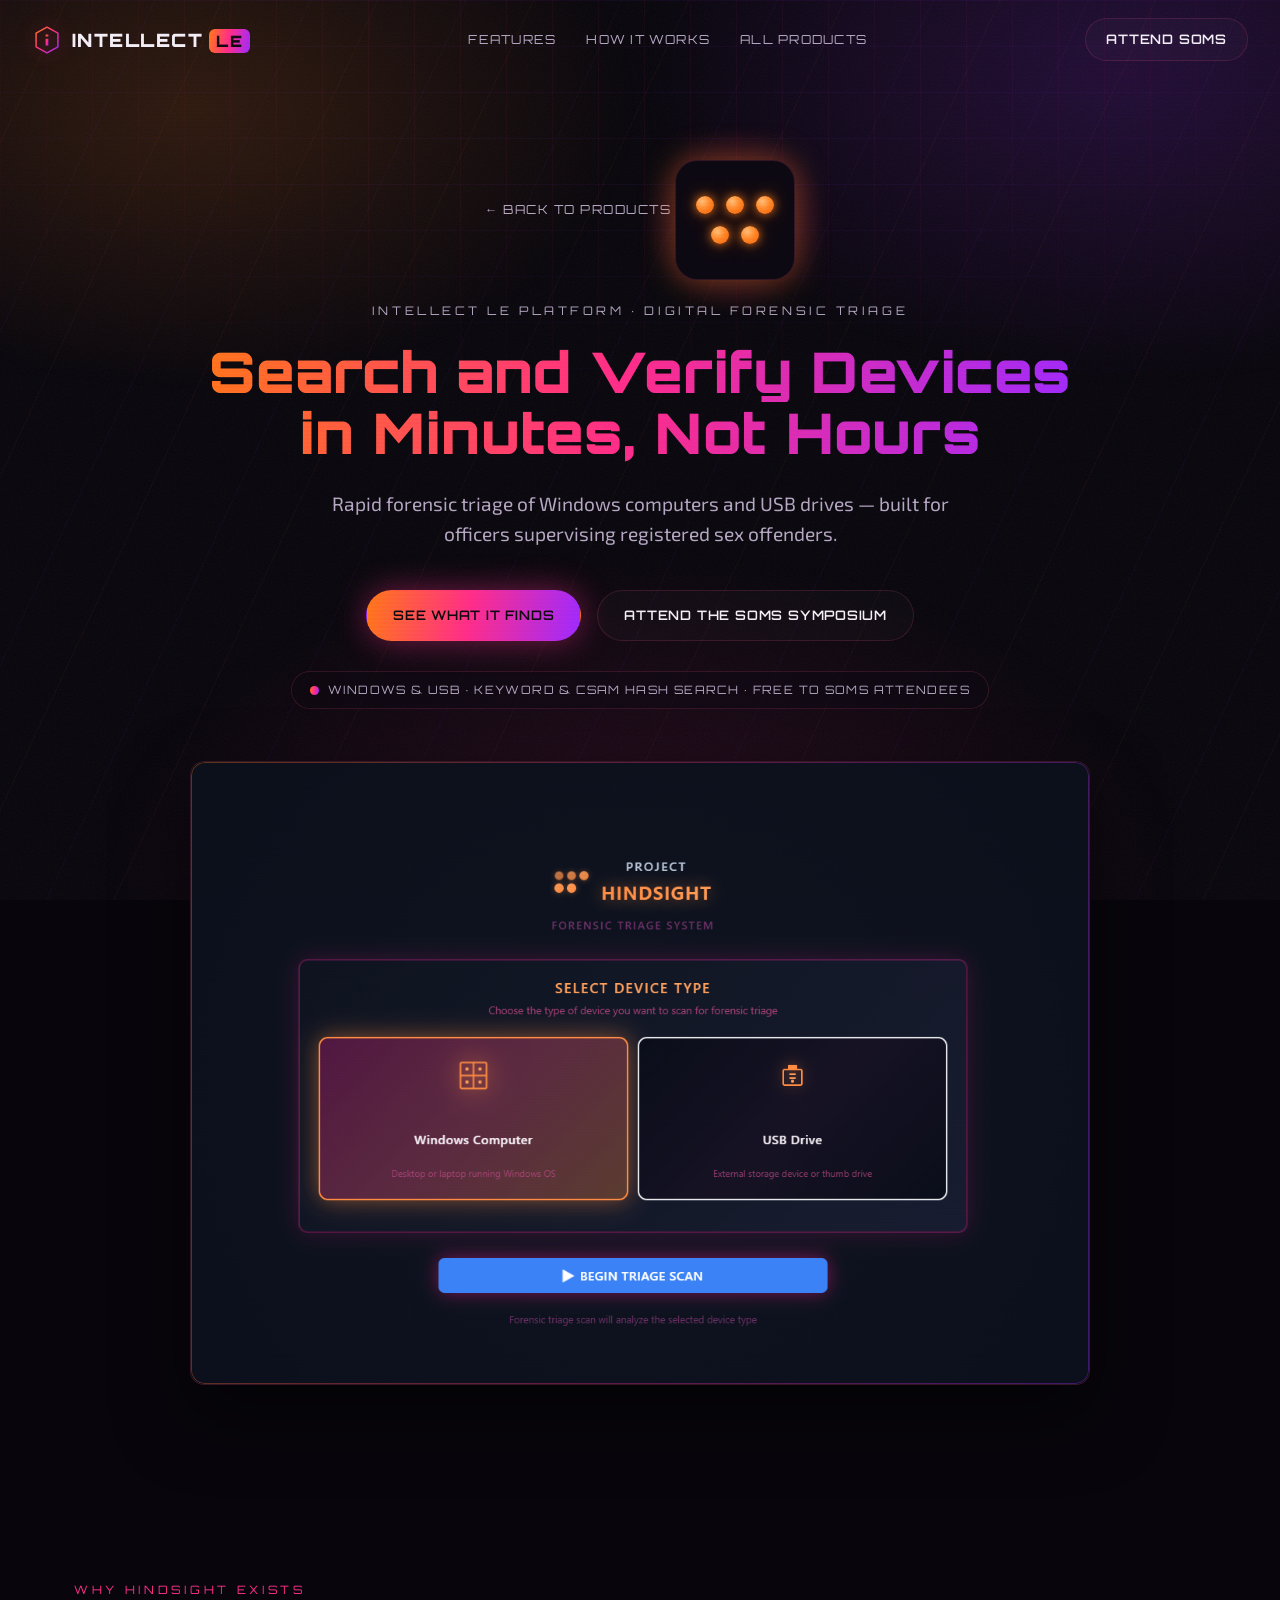
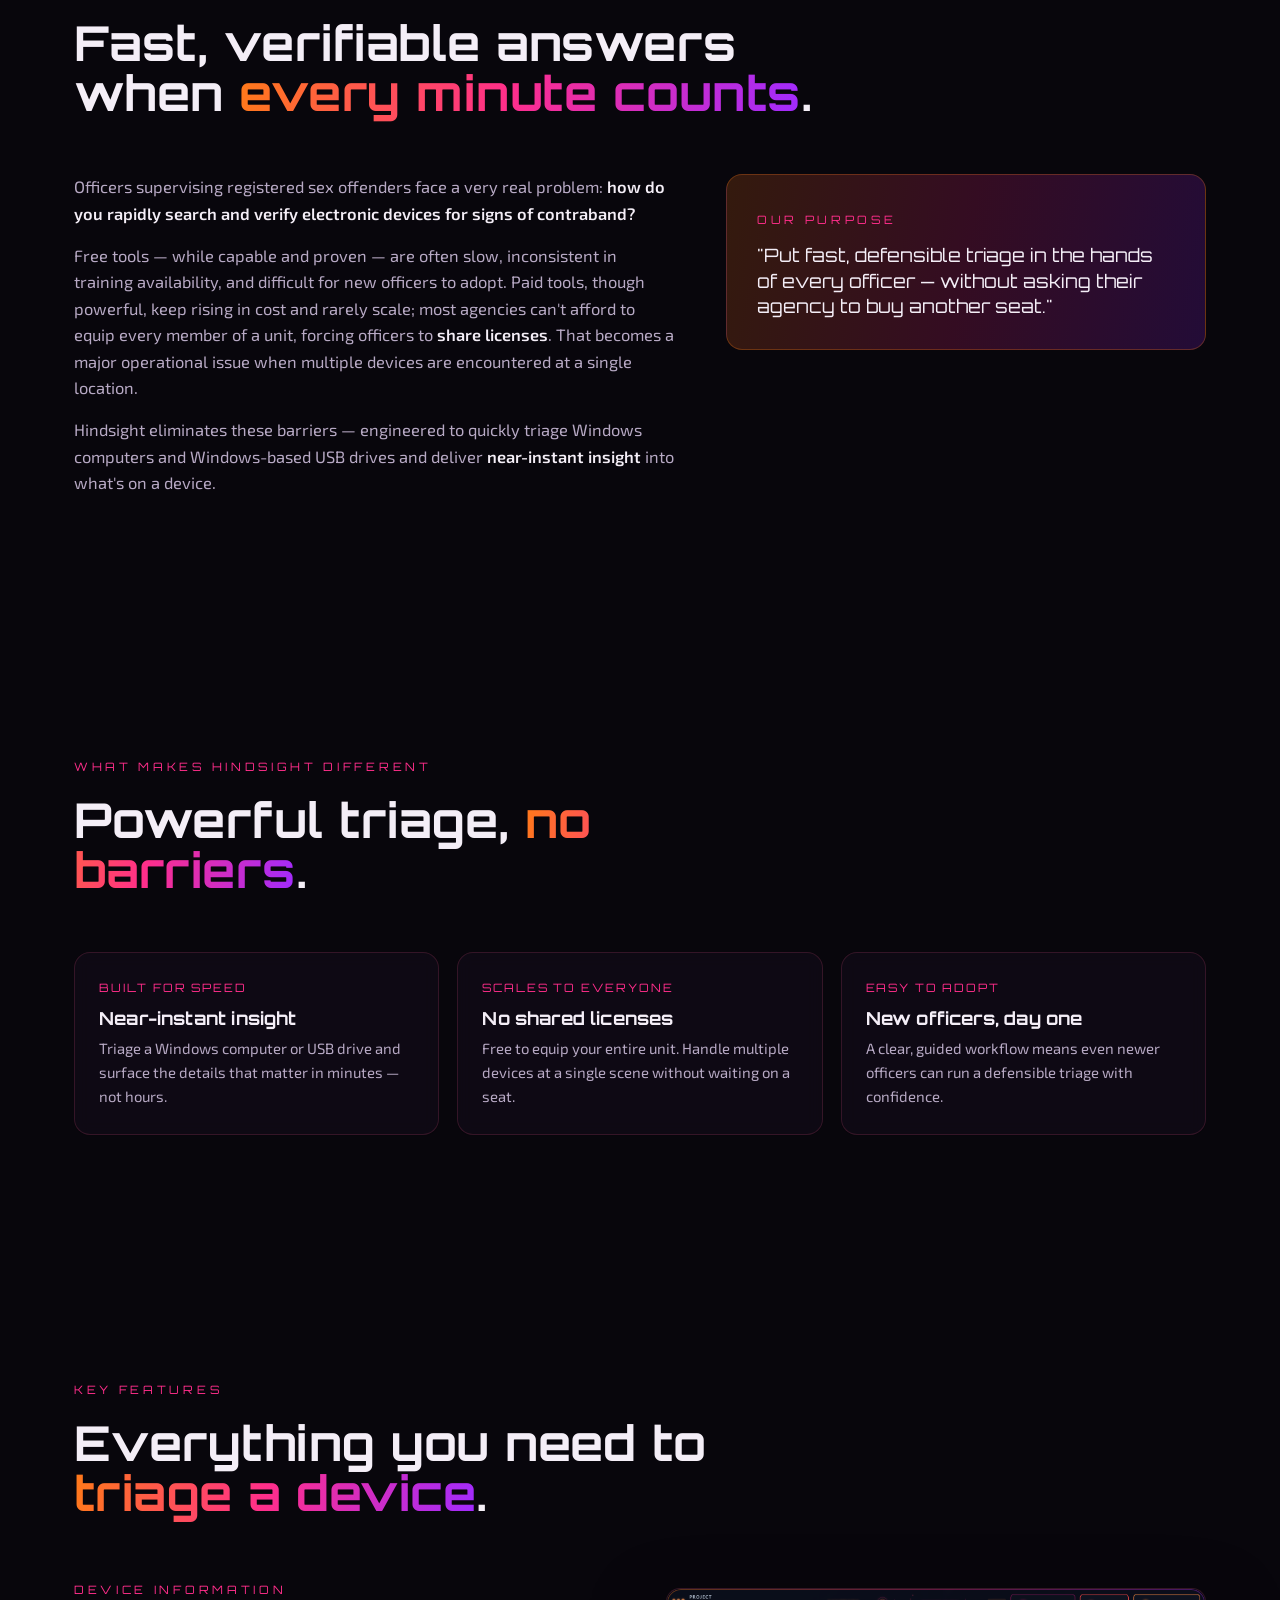
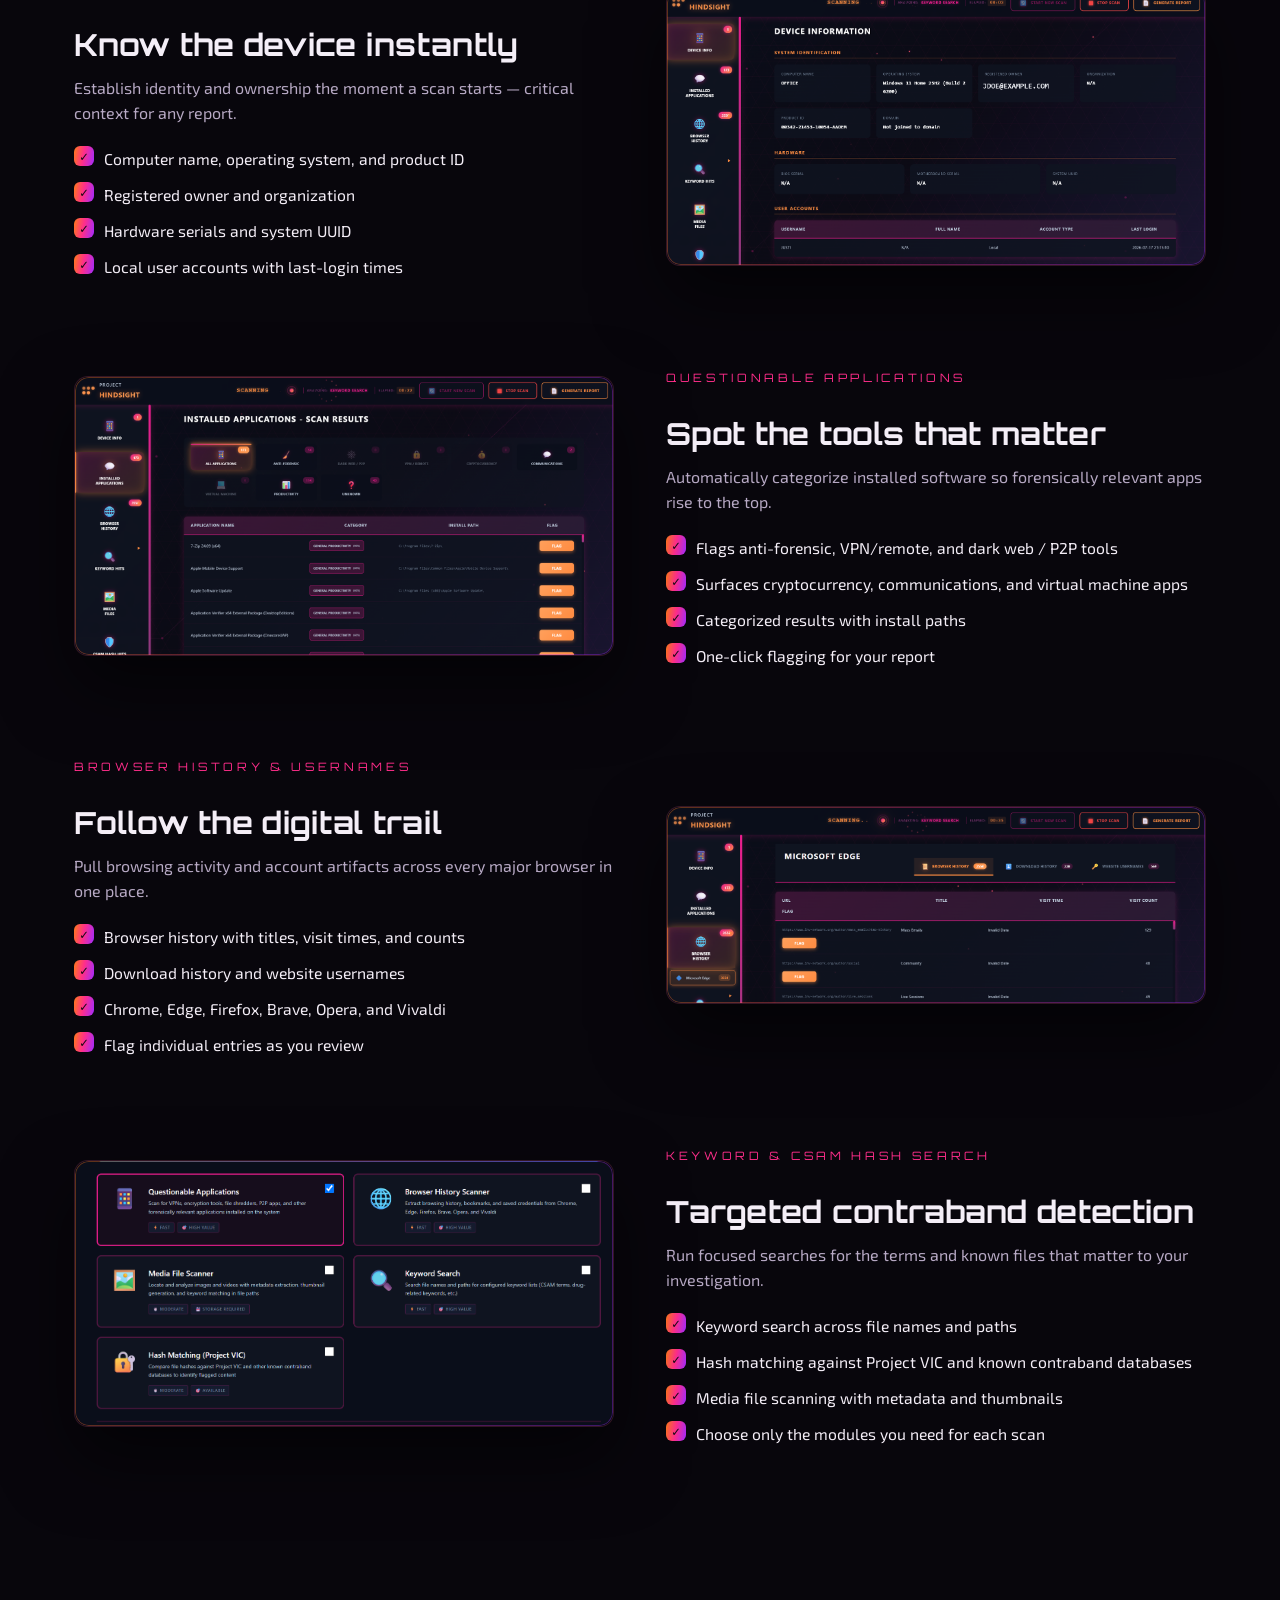
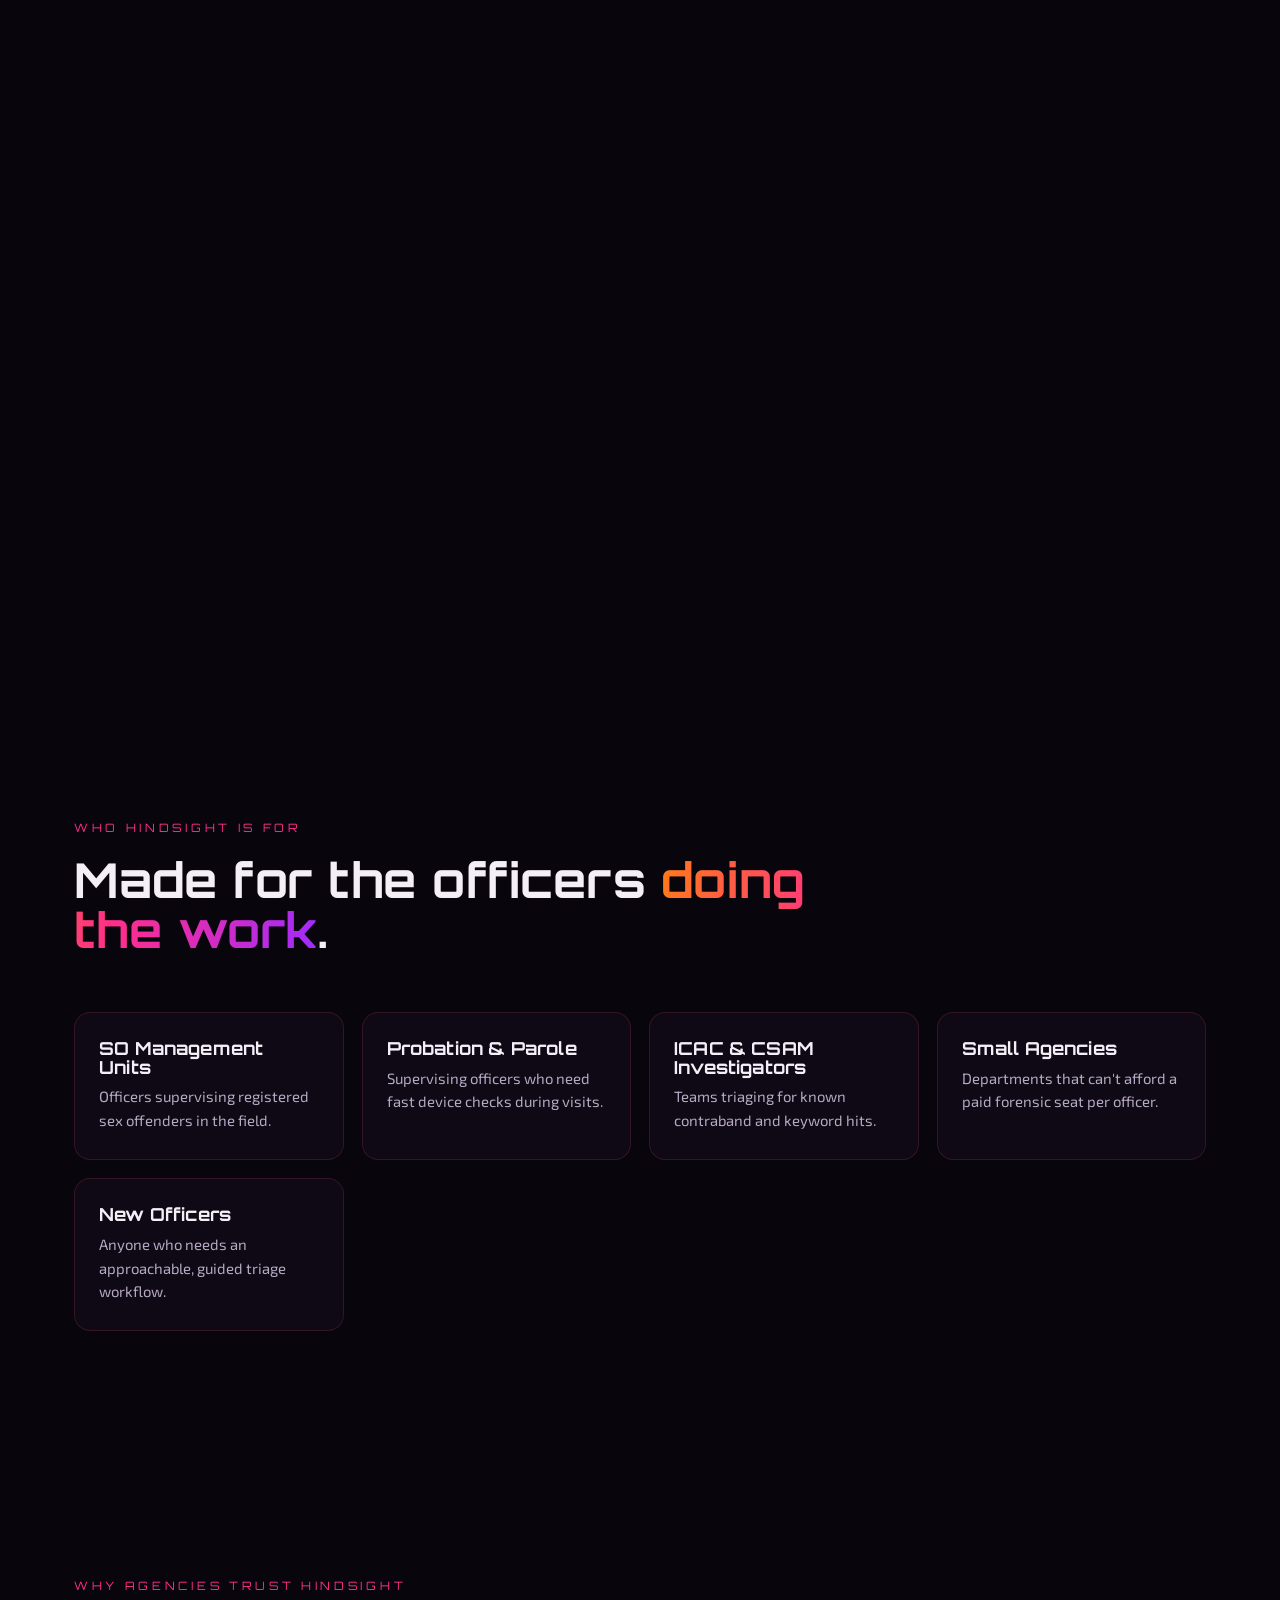
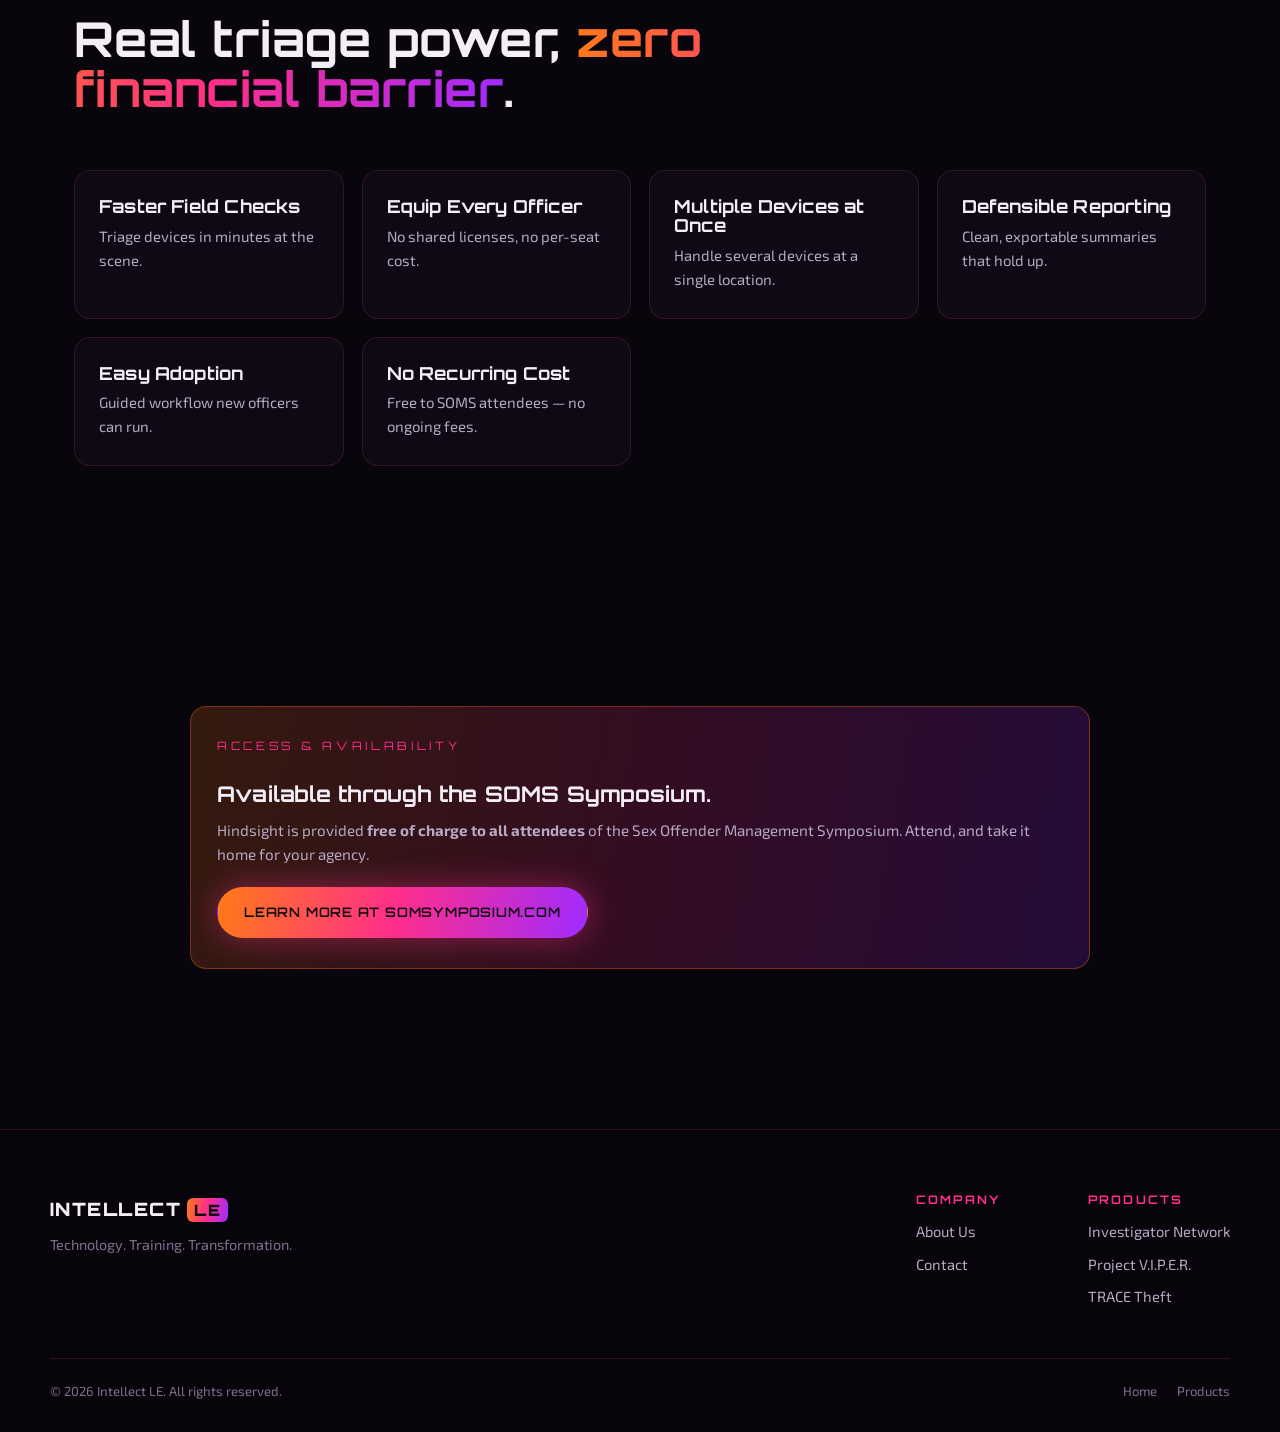
==== commit 29f1e155: "Fix Hindsight logo: animated pulsing 5-dot orange mark (3 over 2)" ====
--- a/Hindsight/index.html
+++ b/Hindsight/index.html
@@ -10,6 +10,23 @@
   <link rel="preconnect" href="https://fonts.gstatic.com" crossorigin />
   <link href="https://fonts.googleapis.com/css2?family=Orbitron:wght@500;700;900&family=Exo+2:ital,wght@0,300;0,400;0,500;0,600;0,700;1,400&display=swap" rel="stylesheet" />
   <link rel="stylesheet" href="../styles.css" />
+  <style>
+    /* Project Hindsight animated 5-dot mark */
+    .hs-logo{display:inline-flex;align-items:center;justify-content:center;width:120px;height:120px;border-radius:22px;background:#0d0912;border:1px solid var(--panel-brd);box-shadow:0 0 34px rgba(255,122,24,.45);position:relative;z-index:1;}
+    .hs-dots{display:flex;flex-direction:column;gap:12px;}
+    .hs-row{display:flex;justify-content:center;gap:12px;}
+    .hs-dot{width:18px;height:18px;border-radius:50%;
+      background:radial-gradient(circle at 35% 30%,#ffbf7a 0%,#ff8a2a 45%,#f4620a 100%);
+      box-shadow:0 0 10px rgba(255,122,24,.85),0 0 20px rgba(255,122,24,.35);
+      animation:hsPulse 1.9s ease-in-out infinite;}
+    .hs-row:nth-child(1) .hs-dot:nth-child(1){animation-delay:0s}
+    .hs-row:nth-child(1) .hs-dot:nth-child(2){animation-delay:.16s}
+    .hs-row:nth-child(1) .hs-dot:nth-child(3){animation-delay:.32s}
+    .hs-row:nth-child(2) .hs-dot:nth-child(1){animation-delay:.48s}
+    .hs-row:nth-child(2) .hs-dot:nth-child(2){animation-delay:.64s}
+    @keyframes hsPulse{0%,100%{transform:scale(.78);opacity:.5}50%{transform:scale(1.06);opacity:1}}
+    @media (prefers-reduced-motion:reduce){.hs-dot{animation:none;opacity:1;transform:none}}
+  </style>
 </head>
 <body>
   <!-- Atmospheric background layers -->
@@ -57,20 +74,11 @@
     <div class="hero-inner">
       <a href="../index.html#products" class="back-link reveal" data-delay="0">← Back to Products</a>
       <div class="hero-emblem reveal" data-delay="0" style="margin-bottom:22px;">
-        <span aria-hidden="true" style="display:inline-block;position:relative;z-index:1;width:120px;height:120px;border-radius:20px;border:1px solid var(--panel-brd);background:#0d0912;box-shadow:0 0 30px rgba(255,122,24,.4);">
-          <svg viewBox="0 0 120 120" width="120" height="120" role="img" aria-label="Project Hindsight logo">
-            <defs>
-              <linearGradient id="hg" x1="0" y1="0" x2="1" y2="1">
-                <stop offset="0" stop-color="#ff7a18"/>
-                <stop offset="0.5" stop-color="#ff2e8b"/>
-                <stop offset="1" stop-color="#a02bff"/>
-              </linearGradient>
-            </defs>
-            <g fill="url(#hg)">
-              <circle cx="42" cy="50" r="8"/><circle cx="60" cy="50" r="8"/><circle cx="78" cy="50" r="8"/>
-              <circle cx="42" cy="72" r="8"/><circle cx="60" cy="72" r="8"/><circle cx="78" cy="72" r="8"/>
-            </g>
-          </svg>
+        <span class="hs-logo" role="img" aria-label="Project Hindsight logo">
+          <span class="hs-dots" aria-hidden="true">
+            <span class="hs-row"><i class="hs-dot"></i><i class="hs-dot"></i><i class="hs-dot"></i></span>
+            <span class="hs-row"><i class="hs-dot"></i><i class="hs-dot"></i></span>
+          </span>
         </span>
       </div>
       <p class="hero-eyebrow reveal" data-delay="1">Intellect LE Platform · Digital Forensic Triage</p>
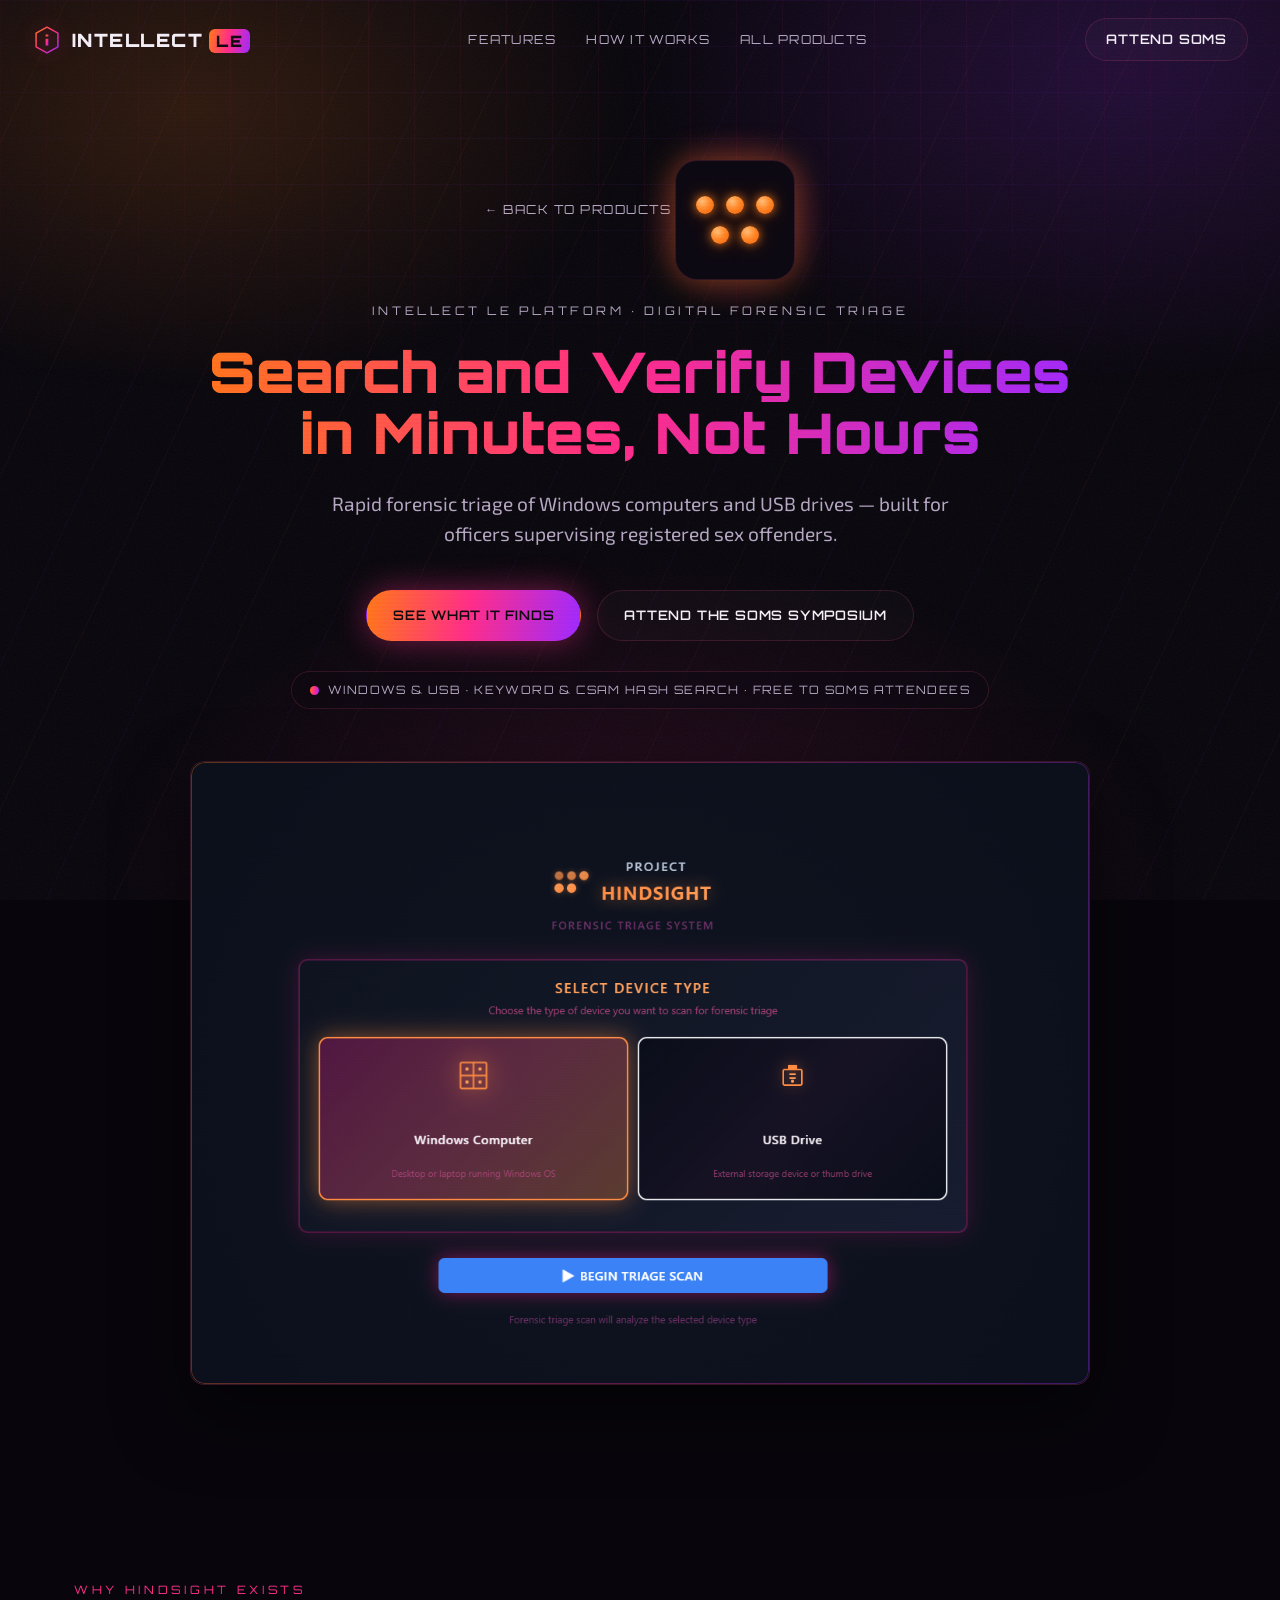
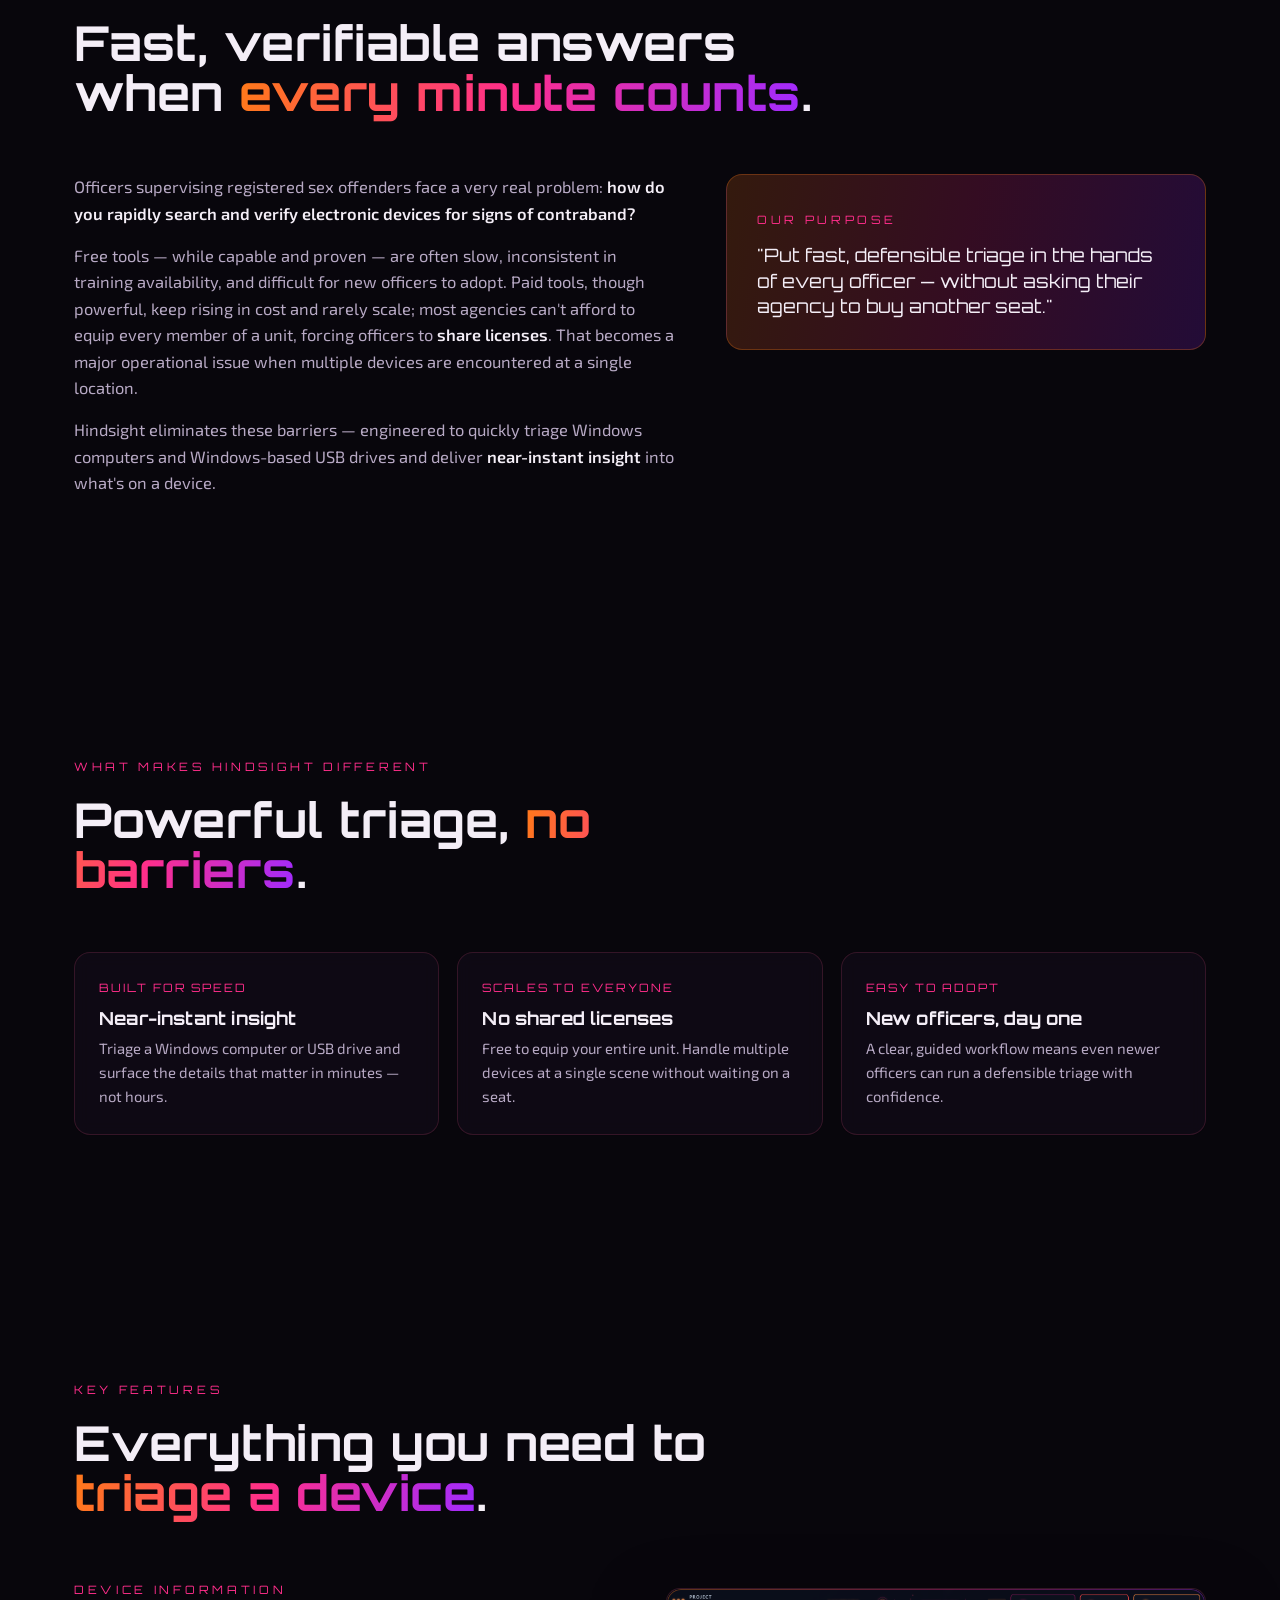
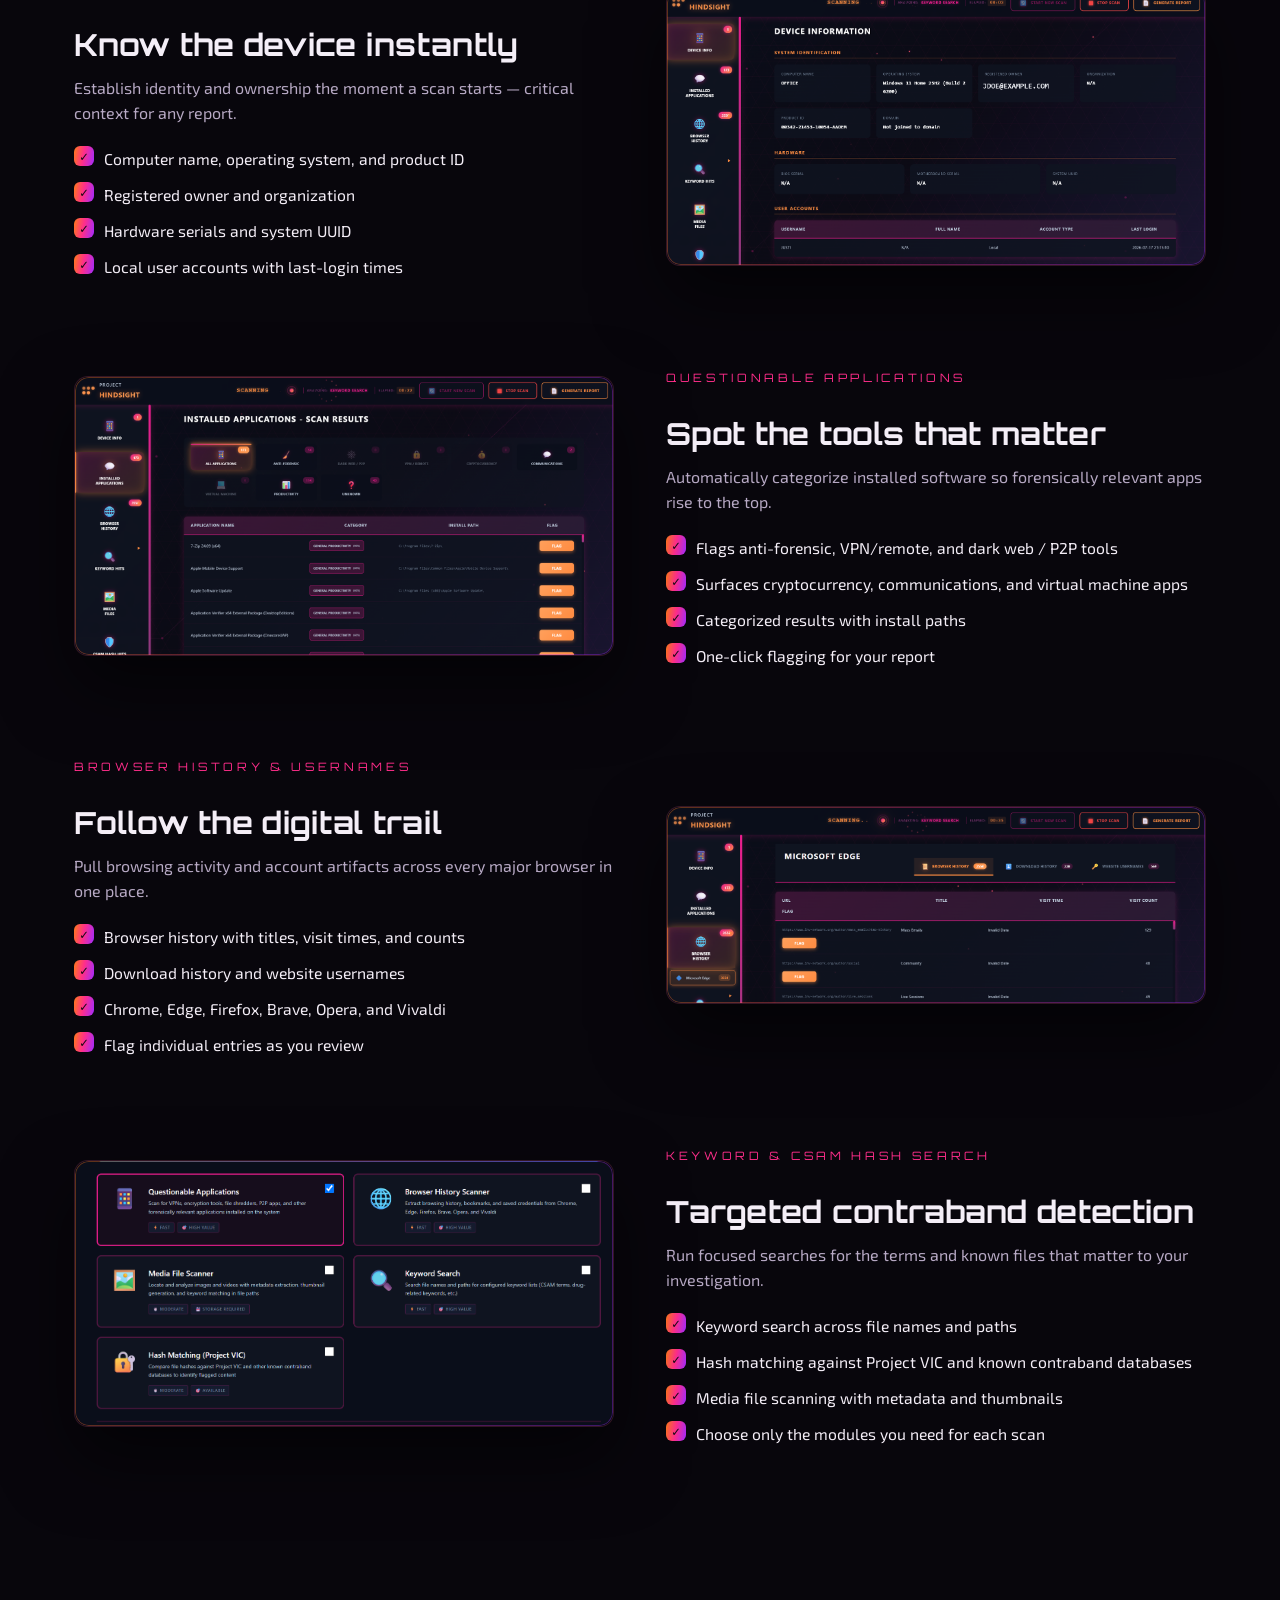
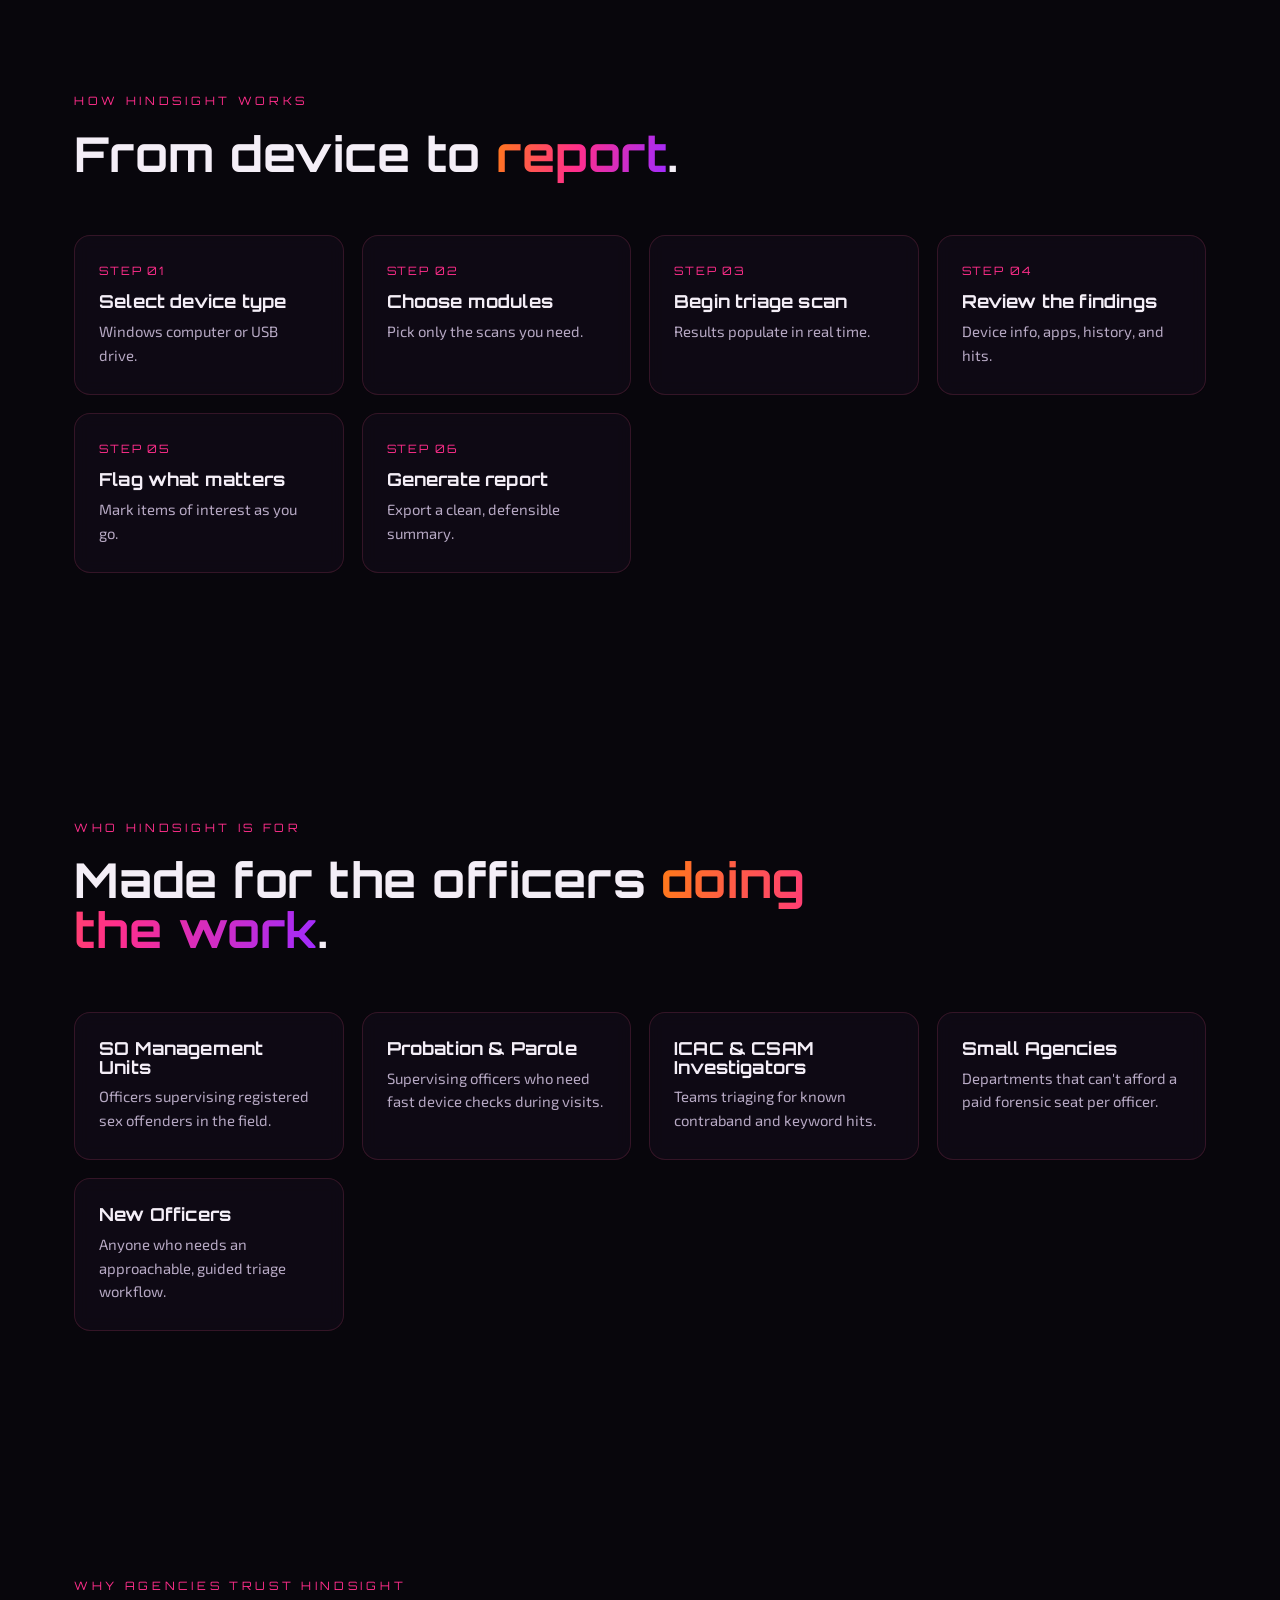
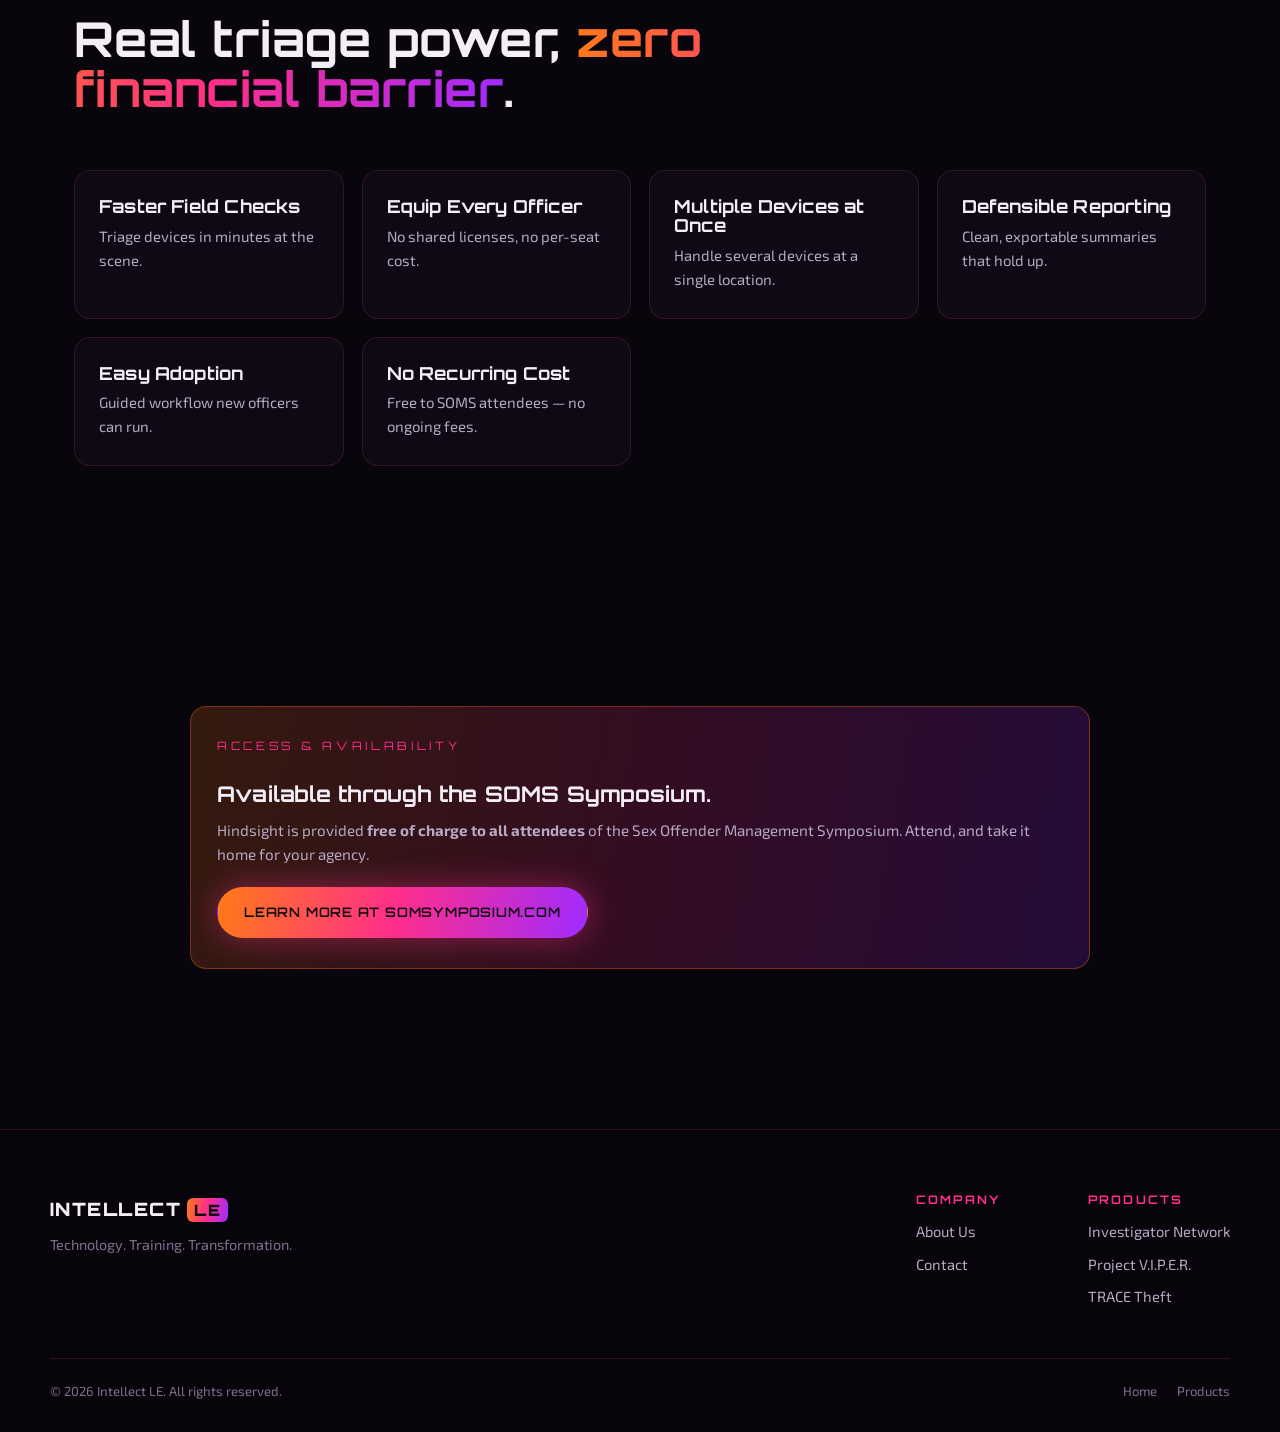
==== commit b32b52a0: "Add Google Analytics 4 tag" ====
--- a/Hindsight/index.html
+++ b/Hindsight/index.html
@@ -1,6 +1,14 @@
 <!DOCTYPE html>
 <html lang="en">
 <head>
+  <!-- Google tag (gtag.js) -->
+  <script async src="https://www.googletagmanager.com/gtag/js?id=G-TPDJFQFJ9E"></script>
+  <script>
+    window.dataLayer = window.dataLayer || [];
+    function gtag(){dataLayer.push(arguments);}
+    gtag('js', new Date());
+    gtag('config', 'G-TPDJFQFJ9E');
+  </script>
   <meta charset="UTF-8" />
   <meta name="viewport" content="width=device-width, initial-scale=1.0" />
   <meta name="description" content="Project Hindsight by Intellect LE — rapid forensic triage for Windows computers and USB drives. Surface device identity, browser history, questionable apps, keyword and CSAM hash hits in minutes. Free to SOMS Symposium attendees." />
--- a/styles.css
+++ b/styles.css
@@ -377,6 +377,8 @@
 
 /* ---------------- Contact ---------------- */
 .contact-grid { display: grid; grid-template-columns: 1fr 1.1fr; gap: 48px; align-items: start; }
+.contact-grid--single { grid-template-columns: 1fr; }
+.contact-grid--single .contact-copy p { max-width: 600px; margin-left: auto; margin-right: auto; }
 .contact-copy p { color: var(--ink-dim); font-size: 1.05rem; margin-bottom: 22px; max-width: 380px; }
 .contact-email { font-family: "Orbitron", sans-serif; font-size: 1.1rem; background: var(--grad); -webkit-background-clip: text; background-clip: text; -webkit-text-fill-color: transparent; }
 
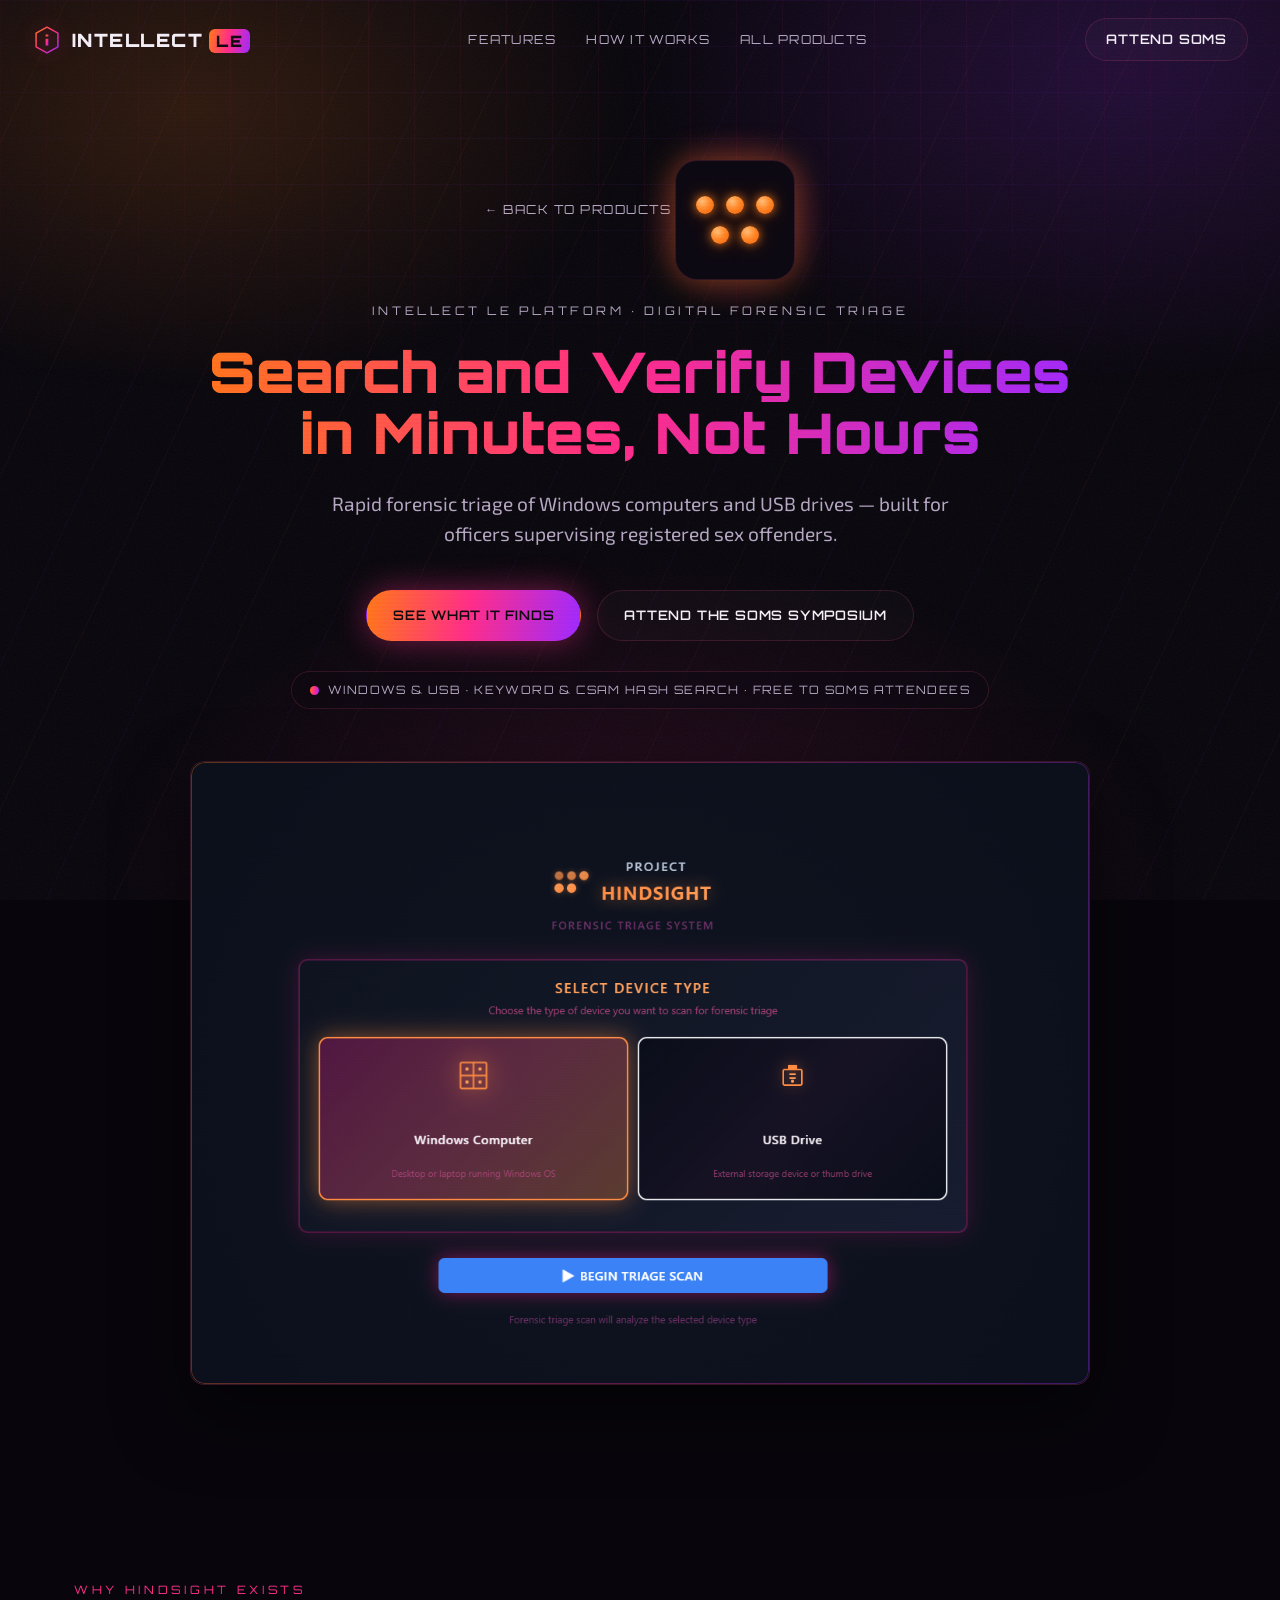
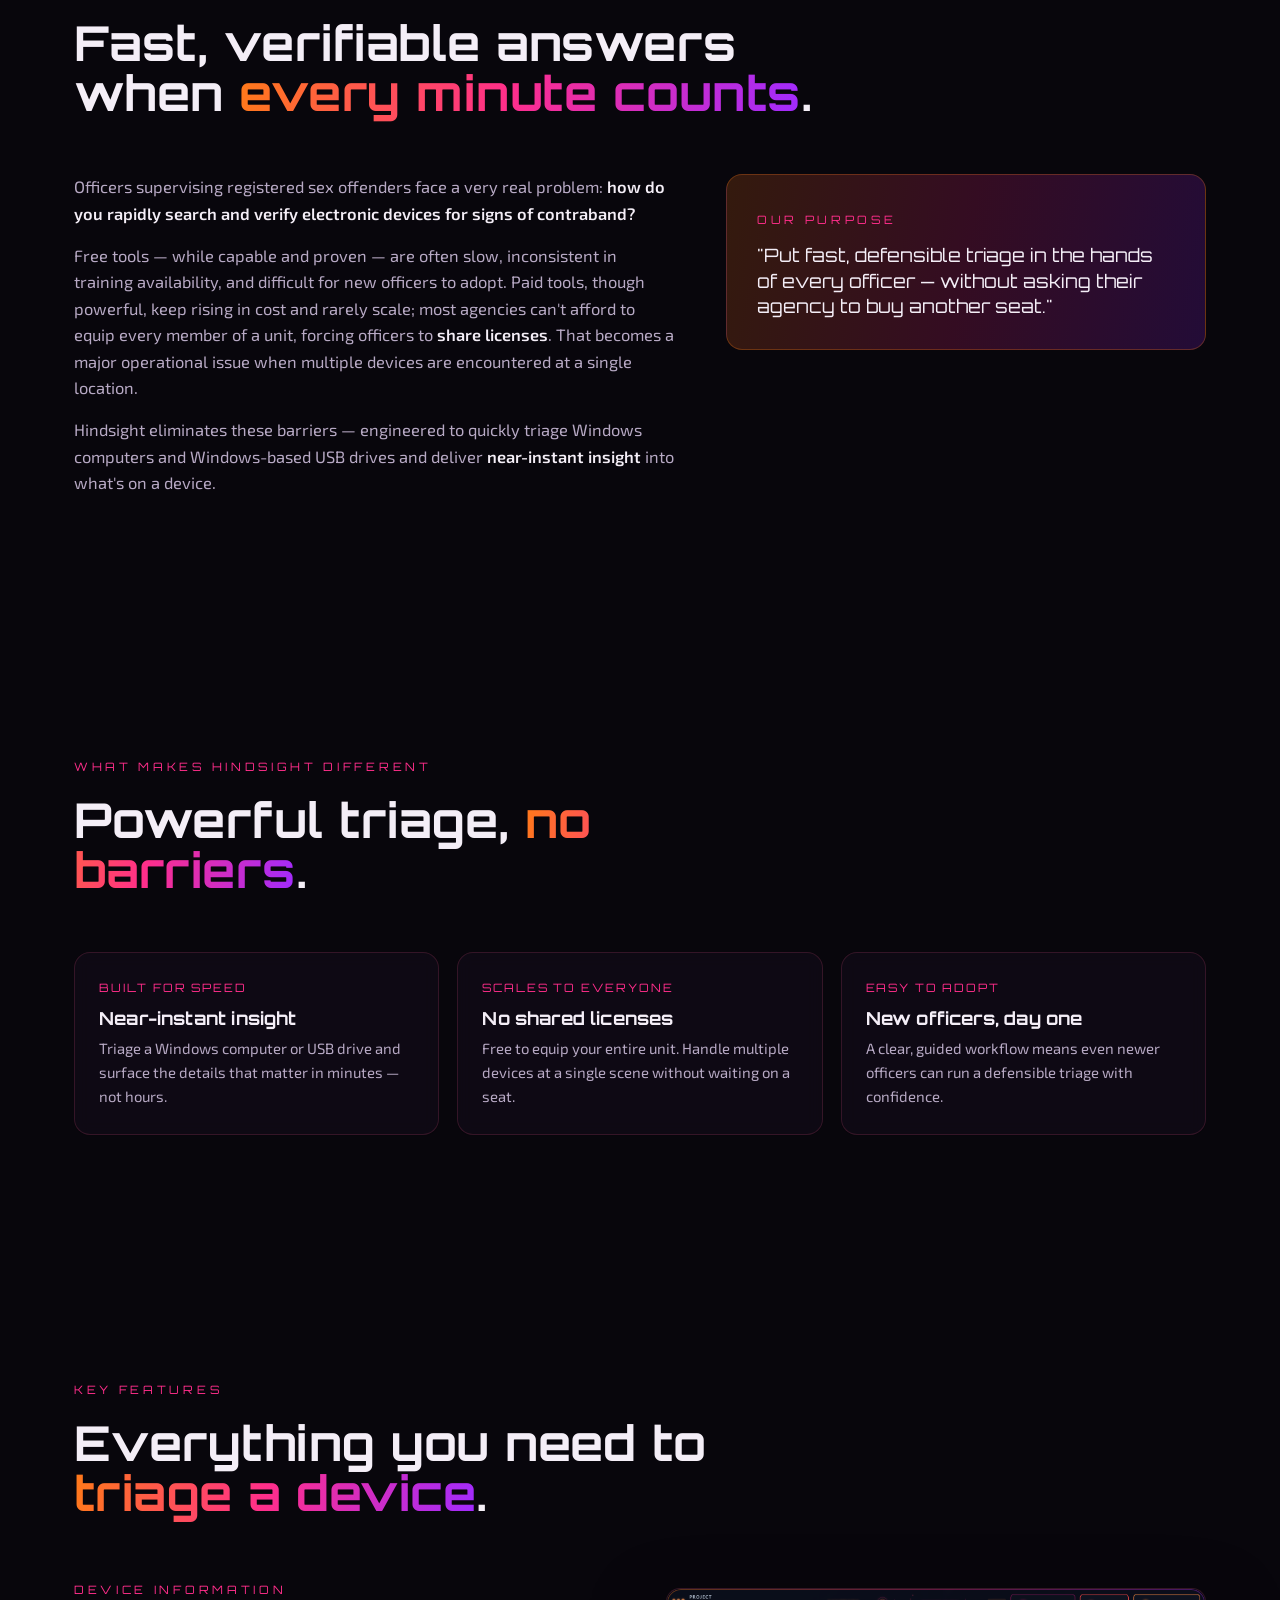
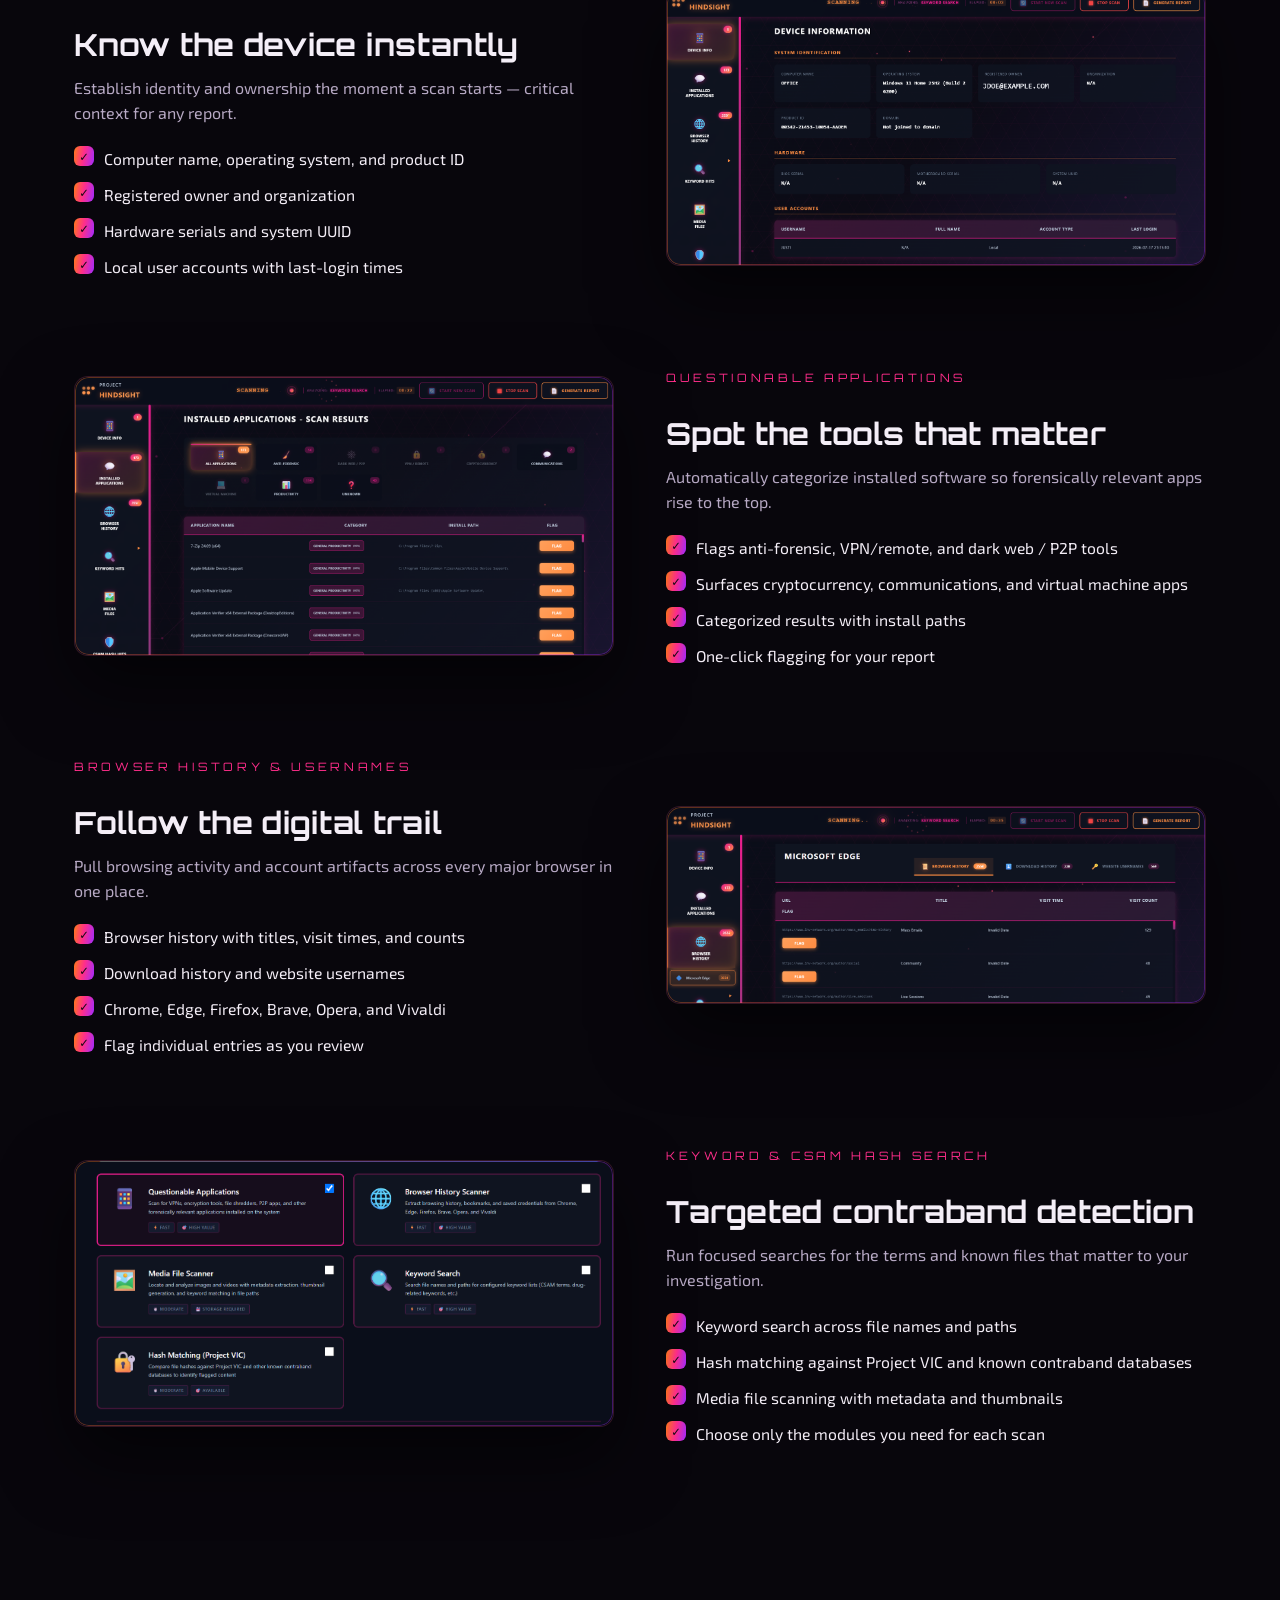
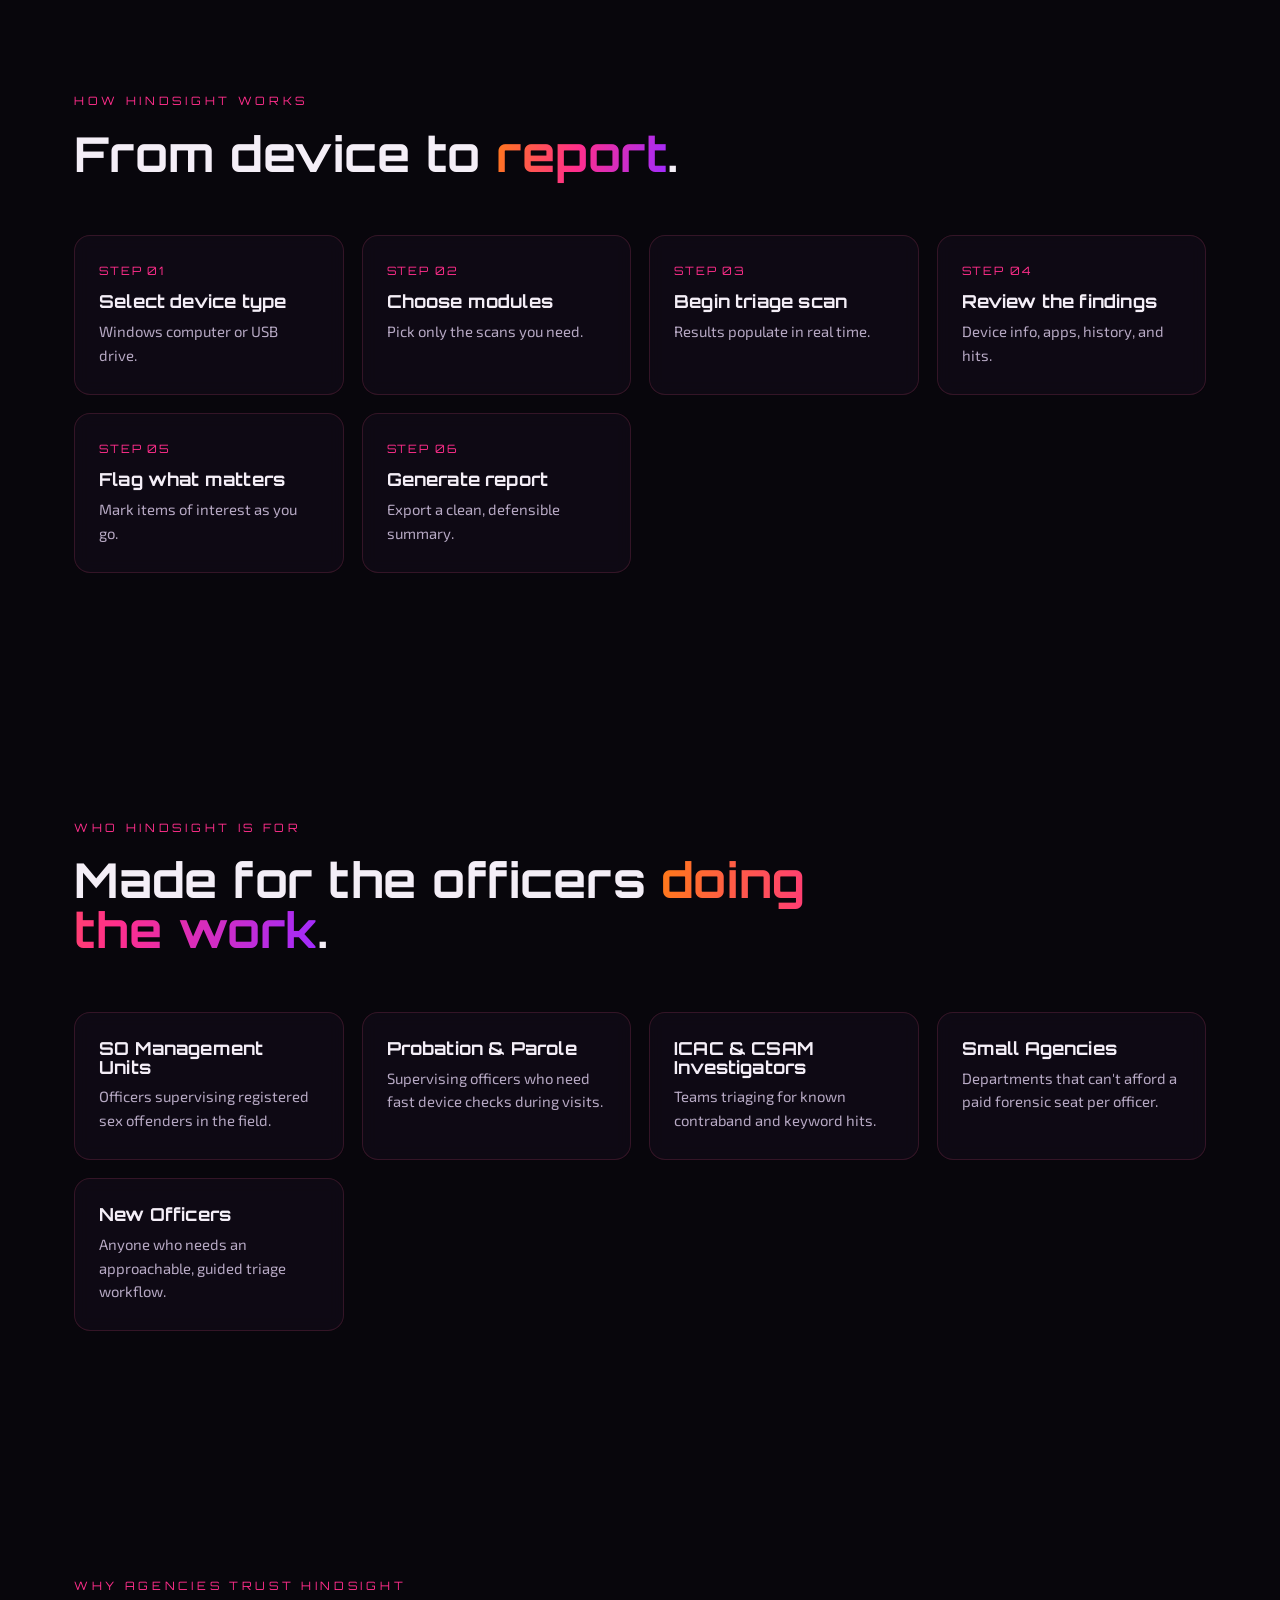
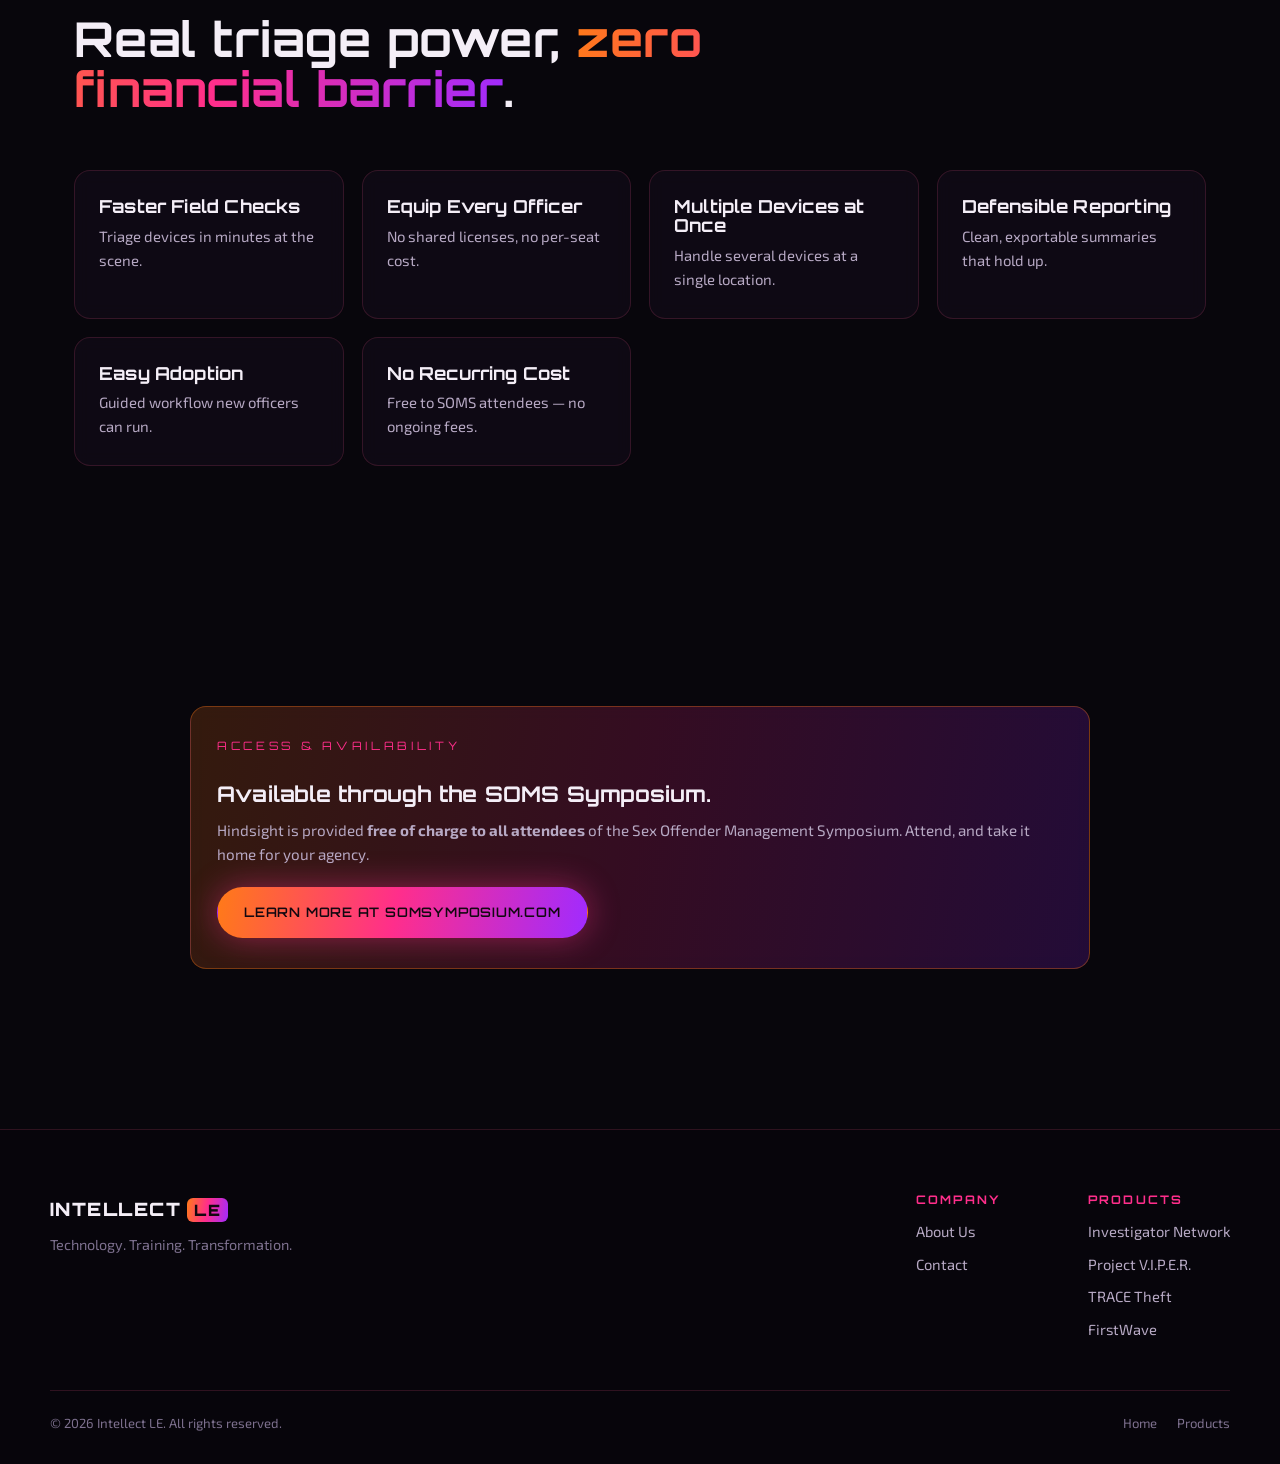
==== commit 8ab4a91b: "Add FirstWave product page, homepage card, and footer links" ====
--- a/Hindsight/index.html
+++ b/Hindsight/index.html
@@ -308,6 +308,7 @@
           <a href="https://www.inv-network.org" target="_blank" rel="noopener noreferrer">Investigator Network</a>
           <a href="https://www.project-viper.com" target="_blank" rel="noopener noreferrer">Project V.I.P.E.R.</a>
           <a href="https://www.tracetheft.com" target="_blank" rel="noopener noreferrer">TRACE Theft</a>
+          <a href="../FirstWave/">FirstWave</a>
         </div>
       </nav>
     </div>
